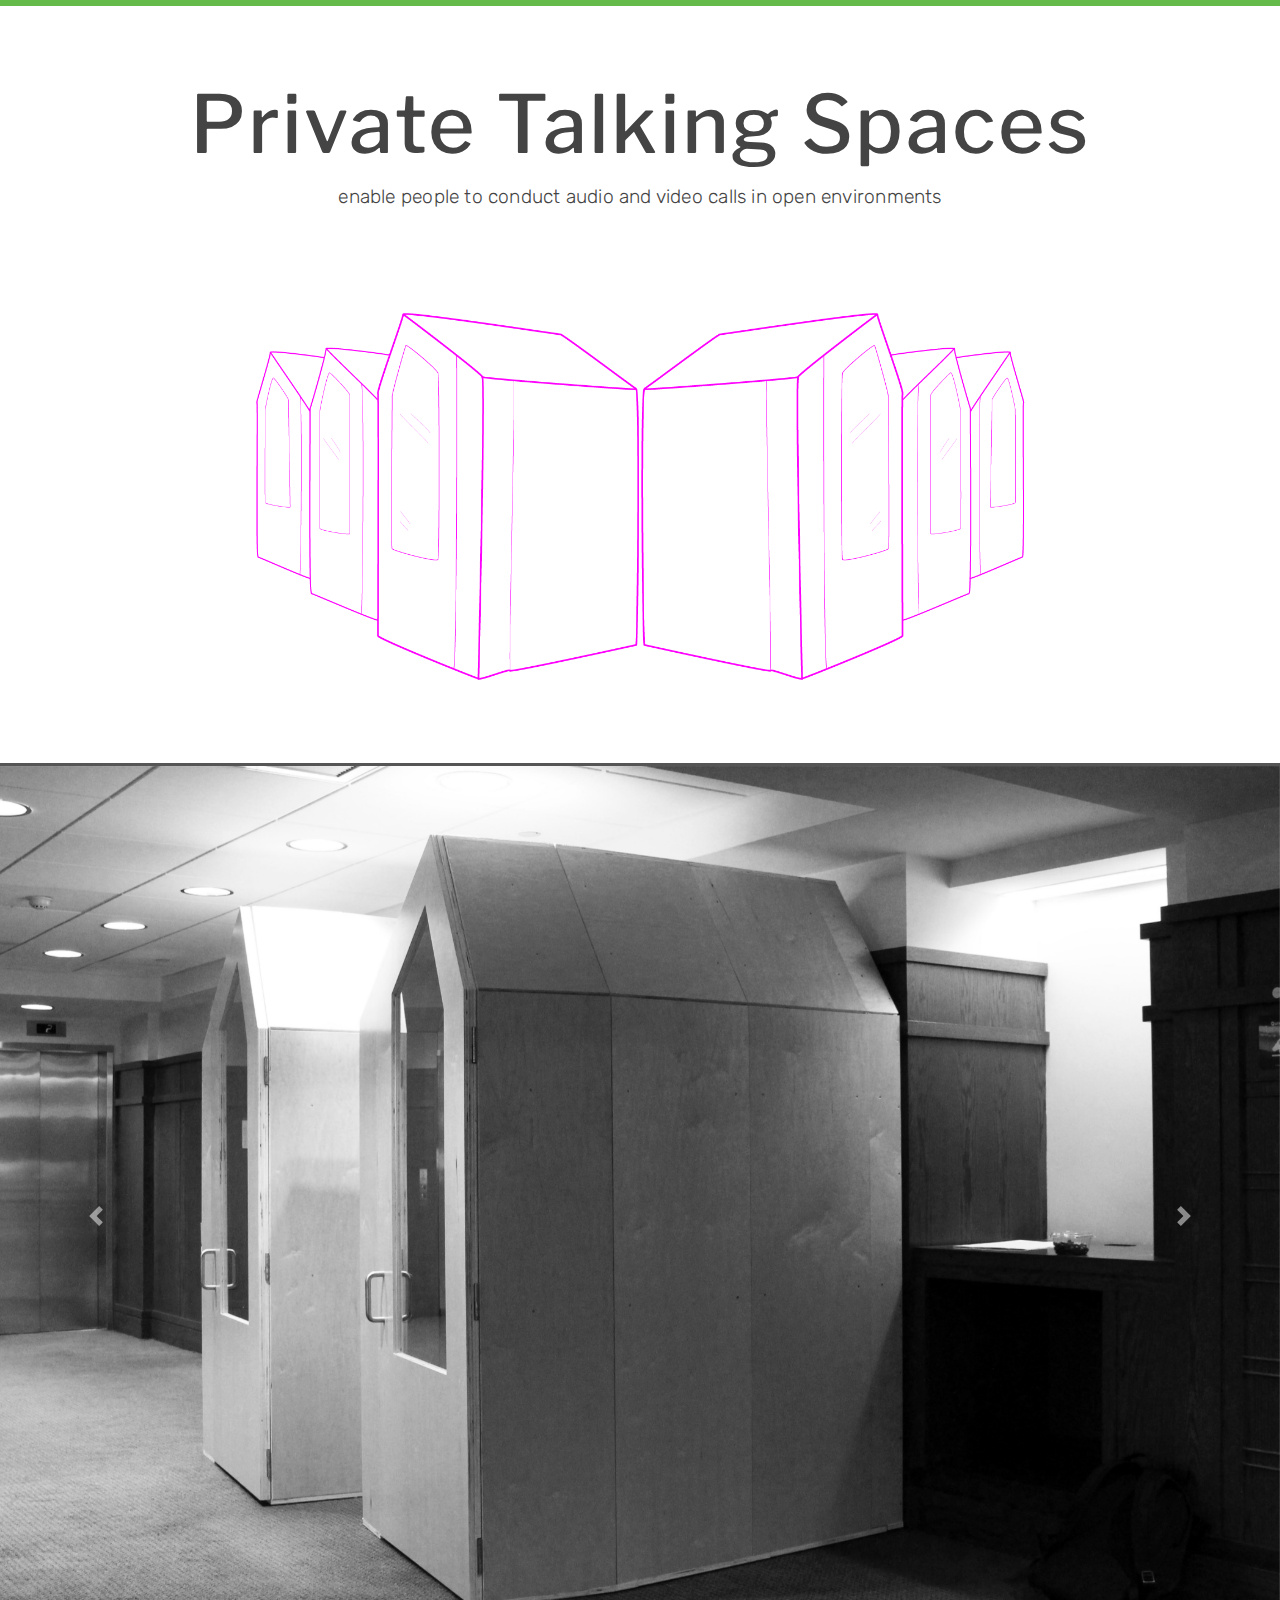
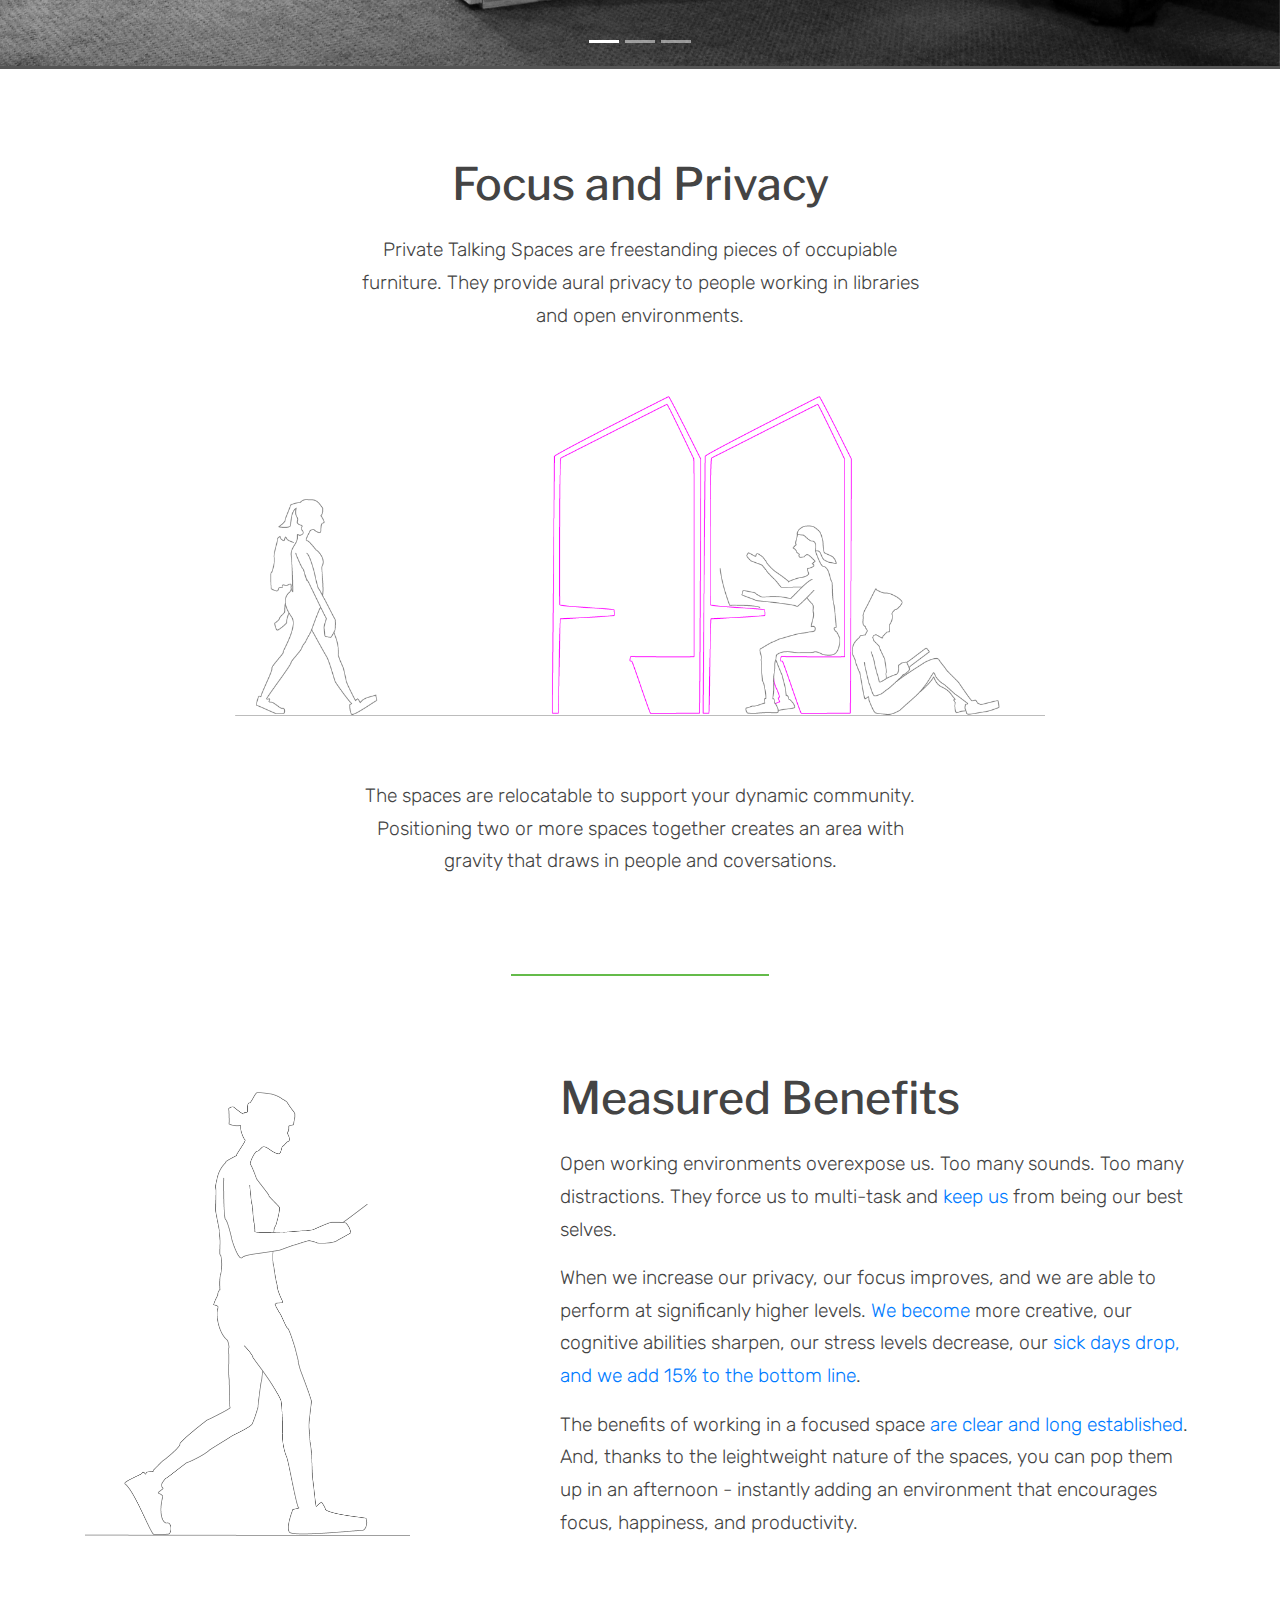
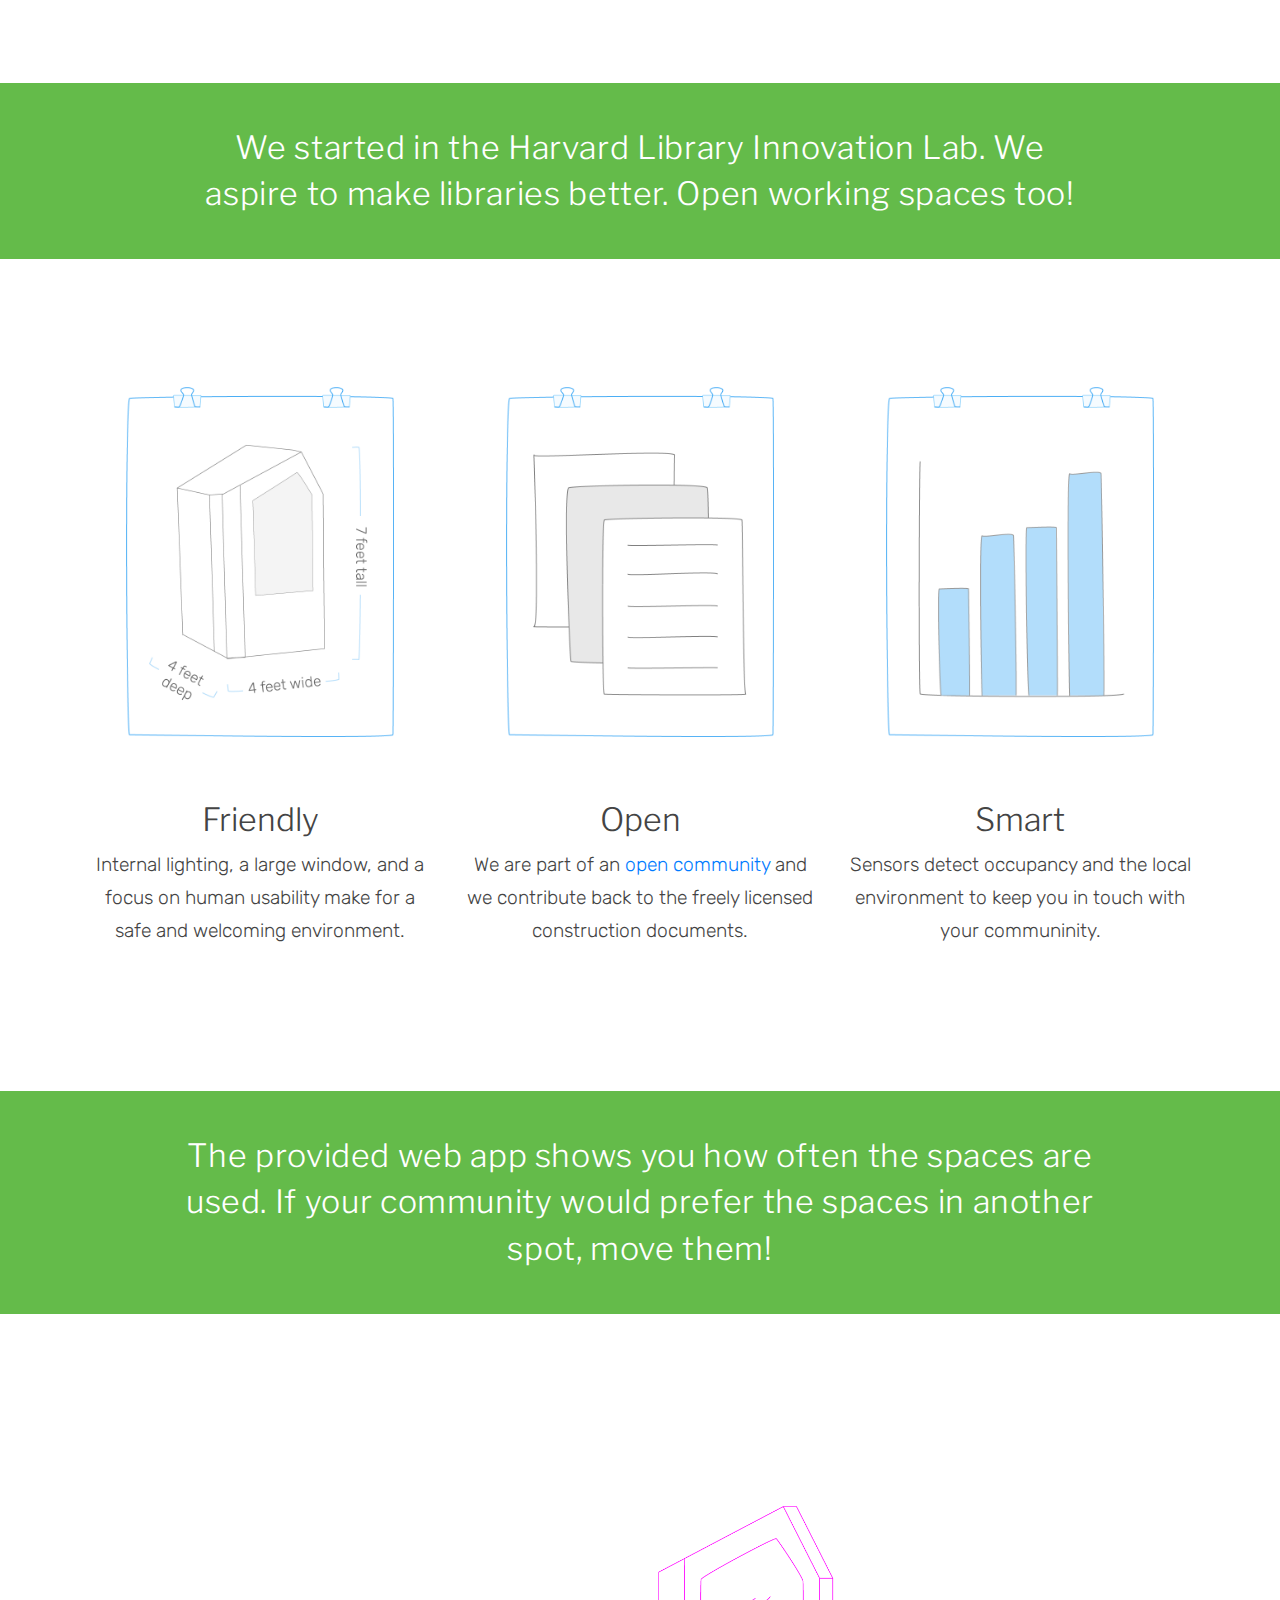
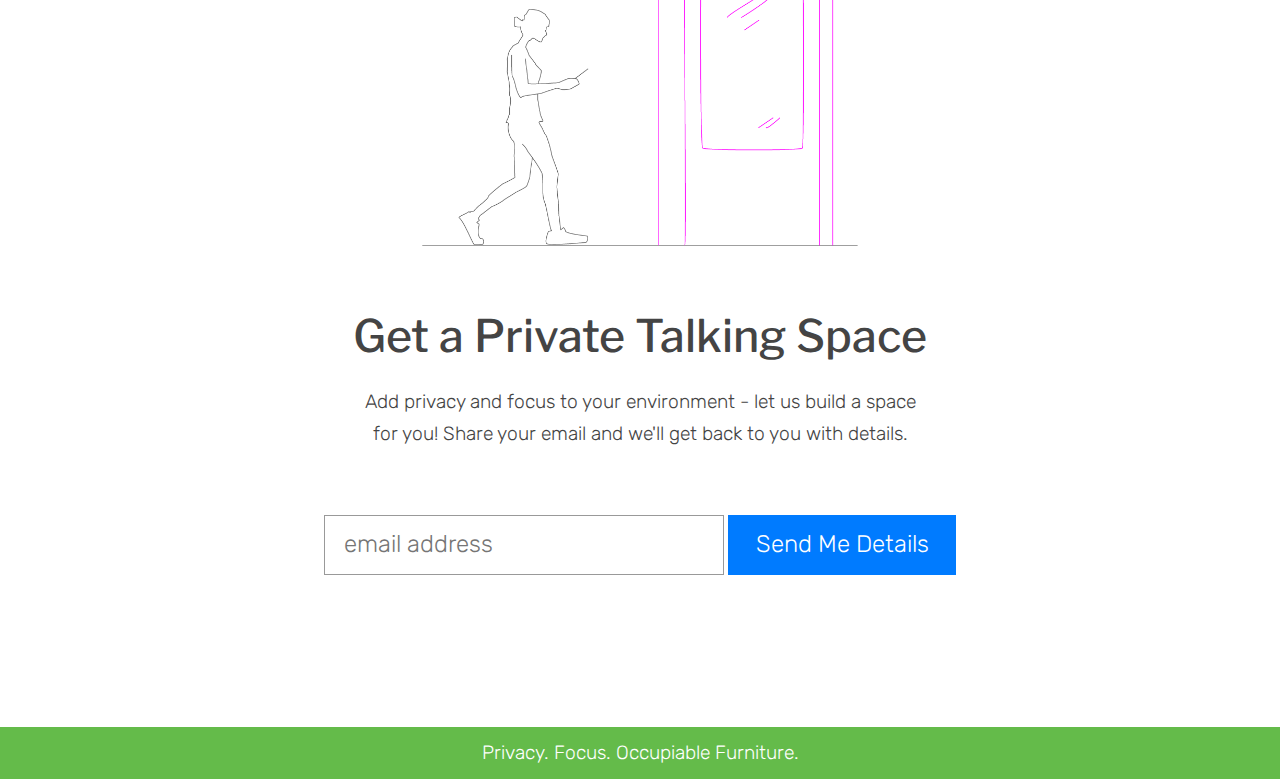
==== index.html @ 1c7aee63 "Merge remote-tracking branch 'pioneer-site/master' into pioneer-site" ====
<!doctype html>
<html lang="en">

<head>
  <meta charset="utf-8">
  <meta name="viewport" content="width=device-width, initial-scale=1, shrink-to-fit=no">
  <meta name="description" content="">
  <meta name="author" content="">
  <link rel="icon" href="img/favicon.ico">

  <title>Private Talking Spaces</title>

  <link href="https://fonts.googleapis.com/css?family=Libre+Franklin:300,500" rel="stylesheet">
  <link href="https://fonts.googleapis.com/css?family=Rubik:300,400" rel="stylesheet">

  <link href="css/bootstrap-reboot.css" rel="stylesheet">
  <link href="css/bootstrap-grid.css" rel="stylesheet">
  <link href="css/bootstrap.css" rel="stylesheet">
  <link href="css/full-slider.css" rel="stylesheet">
  <link href="css/main.css" rel="stylesheet">
</head>

<body>
  <div class="color-wrapper">
    <div class="container header">
      <div class="row">
        <div class="col-12 ">
          <h1>Private Talking Spaces</h1>
          <p>enable people to conduct audio and video calls in open environments</p>
          <img src="img/flank.png" class="img-fluid">
        </div>
      </div> <!-- /row -->
    </div> <!-- /container -->

    <div id="carouselIndicators" class="carousel slide" data-ride="carousel">
      <ol class="carousel-indicators">
        <li data-target="#carouselIndicators" data-slide-to="0" class="active"></li>
        <li data-target="#carouselIndicators" data-slide-to="1"></li>
        <li data-target="#carouselIndicators" data-slide-to="2"></li>
      </ol>
      <div class="carousel-inner" role="listbox">
        <div class="carousel-item active" style="background-image: url('img/ptsl.jpg')">
          <div class="carousel-caption d-none d-md-block">
          </div>
        </div>
        <div class="carousel-item" style="background-image: url('img/ptsl2.jpg')">
          <div class="carousel-caption d-none d-md-block">
          </div>
        </div>
        <div class="carousel-item" style="background-image: url('img/ptsl3.jpg')">
          <div class="carousel-caption d-none d-md-block">
          </div>
        </div>
        <a class="carousel-control-prev" href="#carouselIndicators" role="button" data-slide="prev">
       <span class="carousel-control-prev-icon" aria-hidden="true"></span>
       <span class="sr-only">Previous</span>
      </a>
        <a class="carousel-control-next" href="#carouselIndicators" role="button" data-slide="next">
       <span class="carousel-control-next-icon" aria-hidden="true"></span>
       <span class="sr-only">Next</span>
      </a>
      </div>
    </div> <!-- end of carousel -->

    <div class="container focus">
      <div class="row">
        <div class="col-12">
          <h2 class="text-center">Focus and Privacy</h2>
        </div>
      </div> <!-- /row -->
      <div class="row">
        <div class="col-12">
          <p>
            Private Talking Spaces are freestanding pieces of occupiable furniture. They provide aural privacy to people working in libraries and open environments.
          </p>
          <img src="img/scene.png" class="img-fluid">
          <p>
            The spaces are relocatable to support your dynamic community. Positioning two or more spaces together creates an area with gravity that draws in people and coversations.
          </p>
        </div>
      </div> <!-- /row -->
    </div> <!-- /container -->

    <hr>

    <div class="container why">
      <div class="row align-items-center">
        <div class="col-md-5">
          <img src="img/walker.png" class="img-fluid">
        </div>
        <div class="col-md-7">
          <h2>Measured Benefits</h2>
          <p>
            Open working environments overexpose us. Too many sounds. Too many distractions. They force us to multi-task and <a href="https://www.inc.com/geoffrey-james/why-your-company-will-benefit-from-getting-rid-of-open-office-spaces-first-90.html" target="_blank">keep us</a> from being our best selves.
          </p>
          <p>
            When we increase our privacy, our focus improves, and we are able to perform at significanly higher levels. <a href="https://www.newyorker.com/business/currency/the-open-office-trap" target="_blank">We become</a> more creative, our cognitive abilities sharpen, our stress levels decrease, our <a href="http://www.bbc.com/capital/story/20170105-open-offices-are-damaging-our-memories" target="_blank">sick days drop, and we add 15% to the bottom line</a>.
          </p>
          <p>
            The benefits of working in a focused space <a href="http://amj.aom.org/content/23/1/101.short" target="_blank">are clear and long established</a>. And, thanks to the leightweight nature of the spaces, you can pop them up in an afternoon - instantly adding an environment that encourages focus, happiness, and productivity.
          </p>
        </div>
      </div> <!-- /row -->
    </div> <!-- /container -->

    <div class="fluid-container zebra">
      <div class="container">
        <div class="row">
          <div class="col-12">
            <h2 class="text-break">We started in the Harvard Library Innovation Lab. We aspire to make libraries better. Open working spaces too!</h2>
          </div>
        </div> <!-- /row -->
      </div> <!-- /container -->
    </div> <!-- /fluid-container -->

      <div class="container">
      <div class="row features">
        <div class="col-md-4">
          <img src="img/hanging-dimensions.png" class="img-fluid">
          <h2>Friendly</h2>
          <p>
            Internal lighting, a large window, and a focus on human usability make for a safe and welcoming environment.
          </p>
        </div>

        <div class="col-md-4">
          <img src="img/hanging-docs.png" class="img-fluid">
          <h2>Open</h2>
          <p>
            We are part of an <a href="open.html" target="_blank">open community</a> and we contribute back to the freely licensed construction documents.
          </p>
        </div>
        <div class="col-md-4">
          <img src="img/hanging-chart.png" class="img-fluid">
          <h2>Smart</h2>
          <p>
            Sensors detect occupancy and the local environment to keep you in touch with your communinity.
          </p>
        </div>
      </div> <!-- /row -->
    </div> <!-- /container -->

    <div class="fluid-container zebra">
      <div class="container">
        <div class="row">
          <div class="col-12">
            <h2 class="text-break">The provided web app shows you how often the spaces are used. If your community would prefer the spaces in another spot, move them!</h2>
          </div>
        </div> <!-- /row -->
      </div> <!-- /container -->
    </div> <!-- /fluid-container -->

    <div class="container get">
      <div class="row">
        <div class="col-12">
          <img src="img/walking-booth.png" class="img-fluid">
          <h2>Get a Private Talking Space</h2>
          <p>
            Add privacy and focus to your environment - let us build a space for you! Share your email and we'll get back to you with details.
          </p>
          <p>
          </p>
        </div> <!-- column -->
      </div> <!-- /row -->

      <!-- Begin MailChimp Signup Form -->
      <form action="https://privatetalking.us17.list-manage.com/subscribe/post?u=037bf33b8ee5f749206ed5818&amp;id=a367244393" method="post" id="mc-embedded-subscribe-form" name="mc-embedded-subscribe-form" class="validate" target="_blank" novalidate>
        <div class="form-row align-items-center">
          <div class="col-auto">
            <input type="email" value="" name="EMAIL" class="email" id="mce-EMAIL" placeholder="email address" required>
            <!-- real people should not fill this in and expect good things - do not remove this or risk form bot signups-->
            <div style="position: absolute; left: -5000px;" aria-hidden="true"><input type="text" name="b_037bf33b8ee5f749206ed5818_a367244393" tabindex="-1" value=""></div>
            <input type="submit" value="Send Me Details" name="subscribe" id="mc-embedded-subscribe" class="button">
          </div>
        </div>
      </form>
    </div> <!-- /container -->



    <footer class="fluid-container">
      <p>Privacy. Focus. Occupiable Furniture.</p>
    </footer>
  </div> <!-- /color-wrapper -->

  <script src="js/jquery-3.2.1.min.js"></script>
  <script src="js/bootstrap.bundle.min.js"></script>

</body>

</html>
---- css/full-slider.css ----
/*!
 * Start Bootstrap - Full Slider (https://startbootstrap.com/template-overviews/full-slider)
 * Copyright 2013-2017 Start Bootstrap
 * Licensed under MIT (https://github.com/BlackrockDigital/startbootstrap-full-slider/blob/master/LICENSE)
 */

.carousel-item {
  height: 100vh;
  min-height: 300px;
  background: no-repeat center center scroll;
  -webkit-background-size: cover;
  -moz-background-size: cover;
  -o-background-size: cover;
  background-size: cover;
}
---- css/main.css ----
body {
  background-color: #64bb4a;
  text-align: center;
  color: #444;
}

.color-wrapper {
  background-color: #fff;
}

p {
  font-size: 1.2em;
  font-family: 'Rubik', sans-serif;
  font-weight: 300;
  line-height: 1.7em;
}

.header h1 {
  padding-top: .88em;
  font-size: 5em;
  font-family: 'Libre Franklin', sans-serif;
  font-weight: 500;
  letter-spacing: .027em;
}

.header p {
    margin-top: 0;
    letter-spacing: .011em;
    max-width: 100%;
}

.header img {
  max-width: 70%;
  padding: 5em 0;
  margin: auto;
  display: block;
}

.header {
  margin-top: .4em;
}

h2 {
  font-size: 2.8em;
  font-family: 'Libre Franklin', sans-serif;
  font-weight: 500;
  margin-bottom: .5em;
}

.carousel-inner {
  border-bottom: .2em solid #555;
  border-top: .2em solid #555;
}

.focus img {
  max-height: 20em;
  margin: 4em 0;
}

.focus h2 {
  margin-top: 2em;
}

.focus p, .get p {
  display: block;
  max-width: 52%;
  margin:auto auto;
}

hr {
  width: 16em;
  margin: 6em auto;
  border: 1px solid #64bb4a;
}

.why, .with-you {
  text-align: left;
}

.why img {
  max-height: 444px;
}

.zebra {
  background: #64bb4a;
  color: #fff;
  margin: 8em 0;
}

.zebra h2 {
  max-width: 82%;
  text-align: center;
  display: inline-block;
  font-size: 2em;
  margin: 1.3em 0;
  line-height: 1.45em;
  font-weight: 300;
  letter-spacing: .02em;
}

.features img {
  max-height: 350px;
  margin: 0 auto;
  display: block;
}

.features h2 {
  font-size: 2em;
  font-weight: 300;
  margin: 2em 0 .3em 0;
}

.get img {
  max-height: 340px;
  margin: 4em 0;
}

form  {
  display: inline-block;
  margin: 4em auto 2em auto;
}

form input {
  line-height: 2.4em;
  font-size: 1.5em;
  font-family: 'Rubik', sans-serif;
  font-weight: 300;
}

#mce-EMAIL {
  width: 400px;
  padding: 0 .8em;
  border: 1px solid #999;
}

#mc-embedded-subscribe {
  background: #007bff;
  padding: 0 1.1em;
  color: #fff;
  border: solid 1px #007bff;
  cursor: pointer;
}

footer {
  background-color: #64bb4a;
  margin-top: 120px;
  height: 48px;
}

footer p {
  margin: 10px auto;
  display: inline-block;
  color: #fff;
}
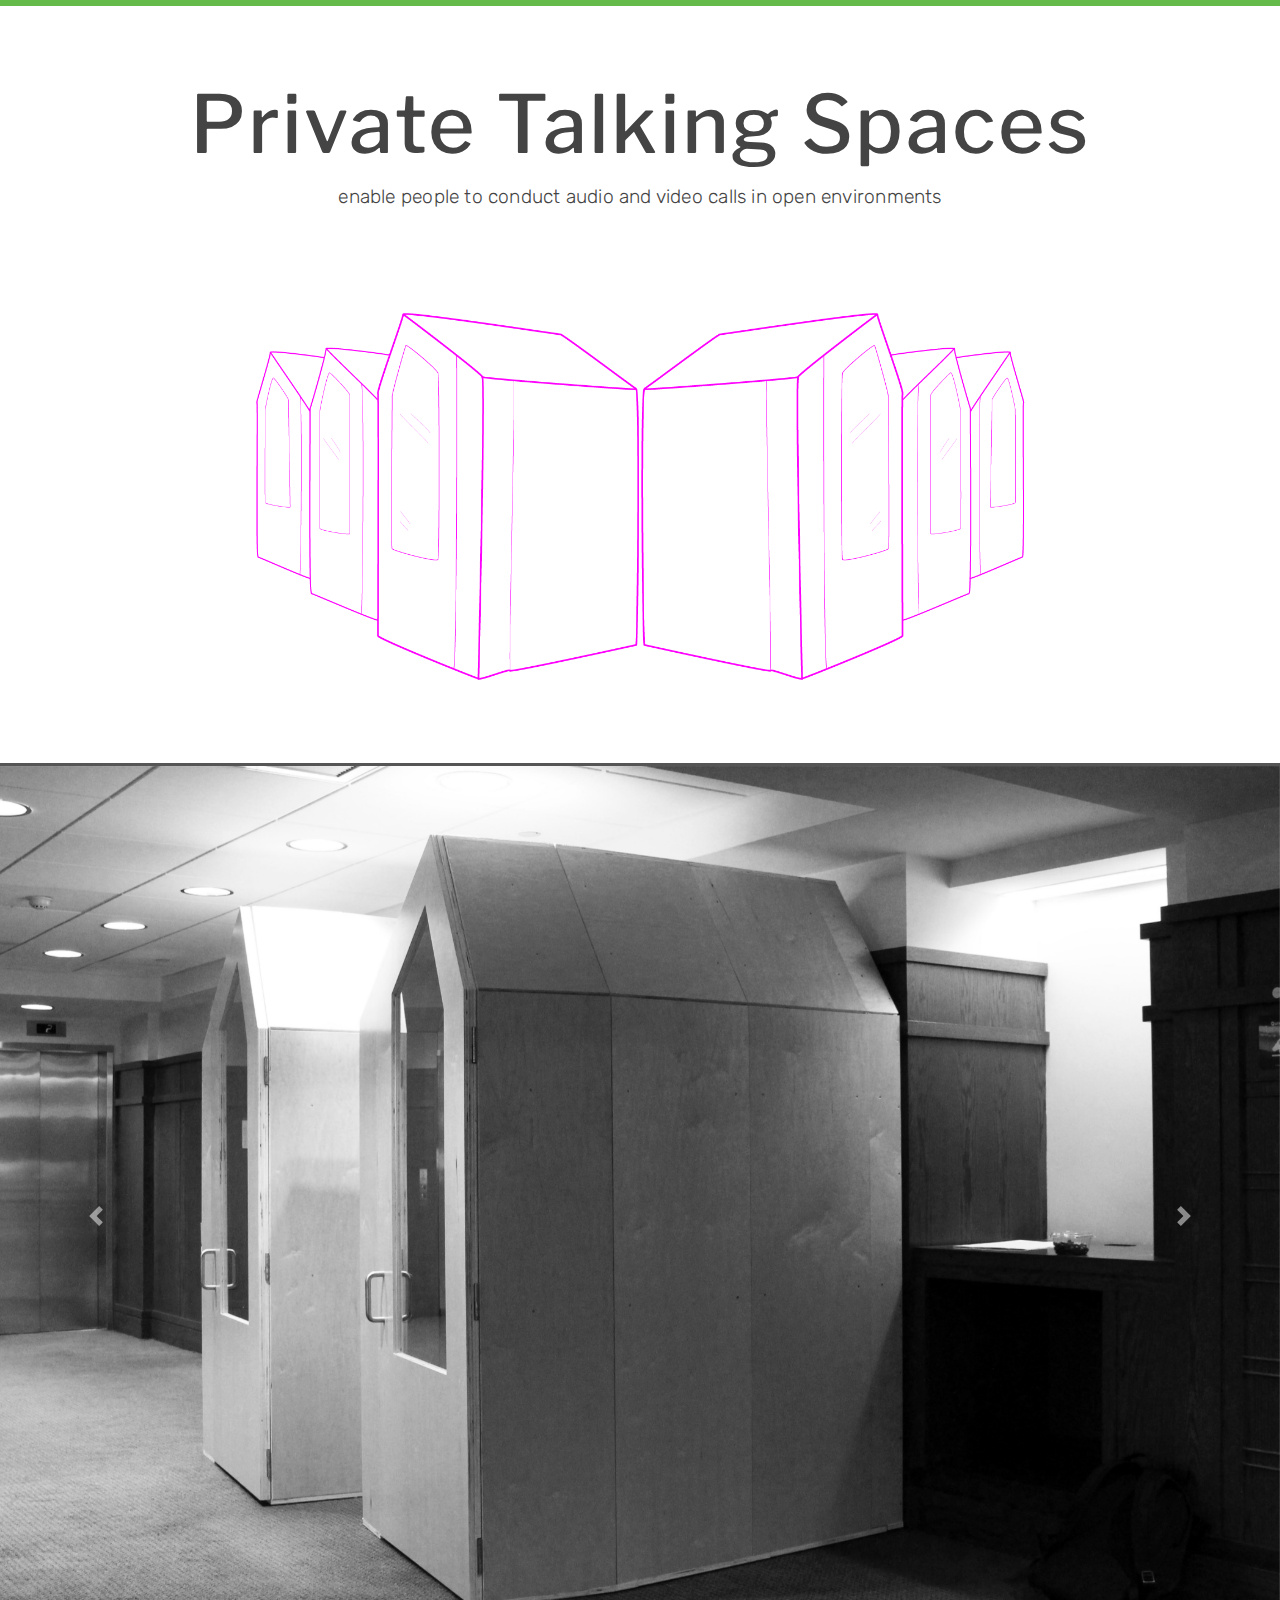
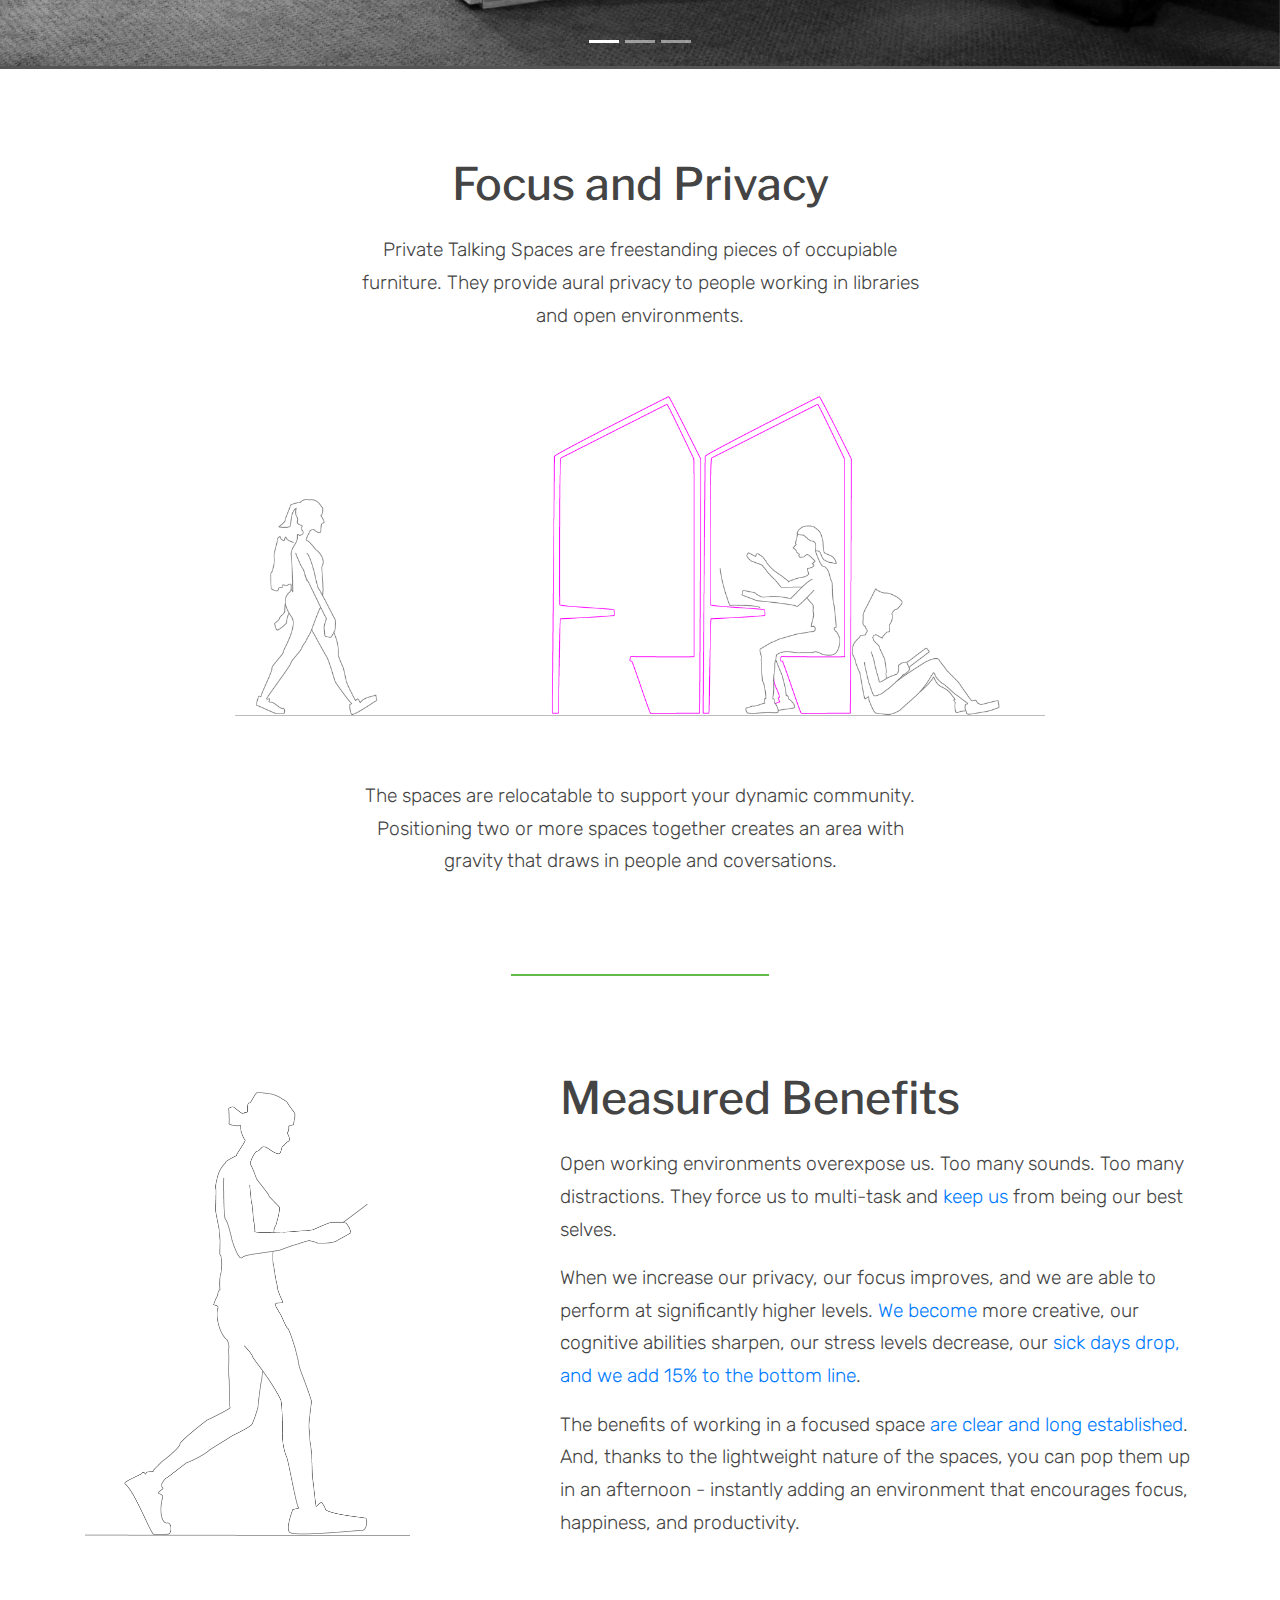
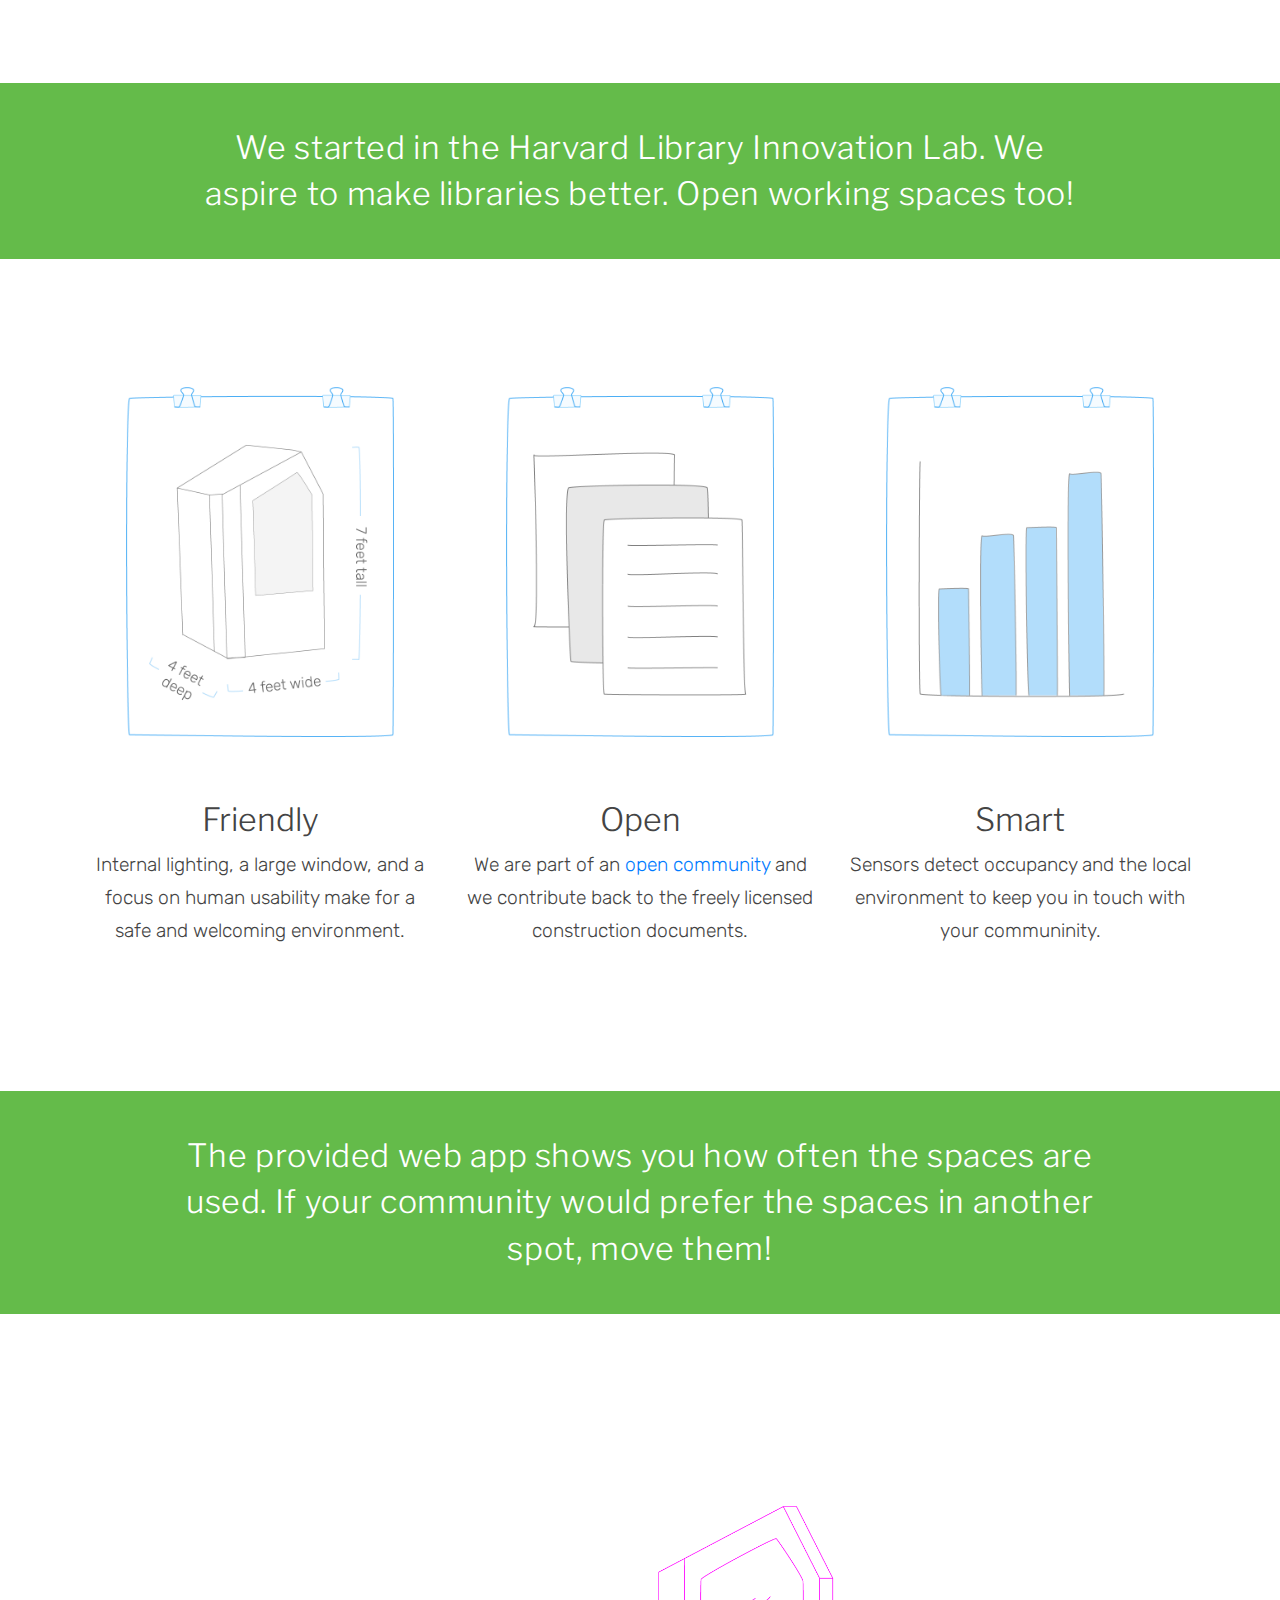
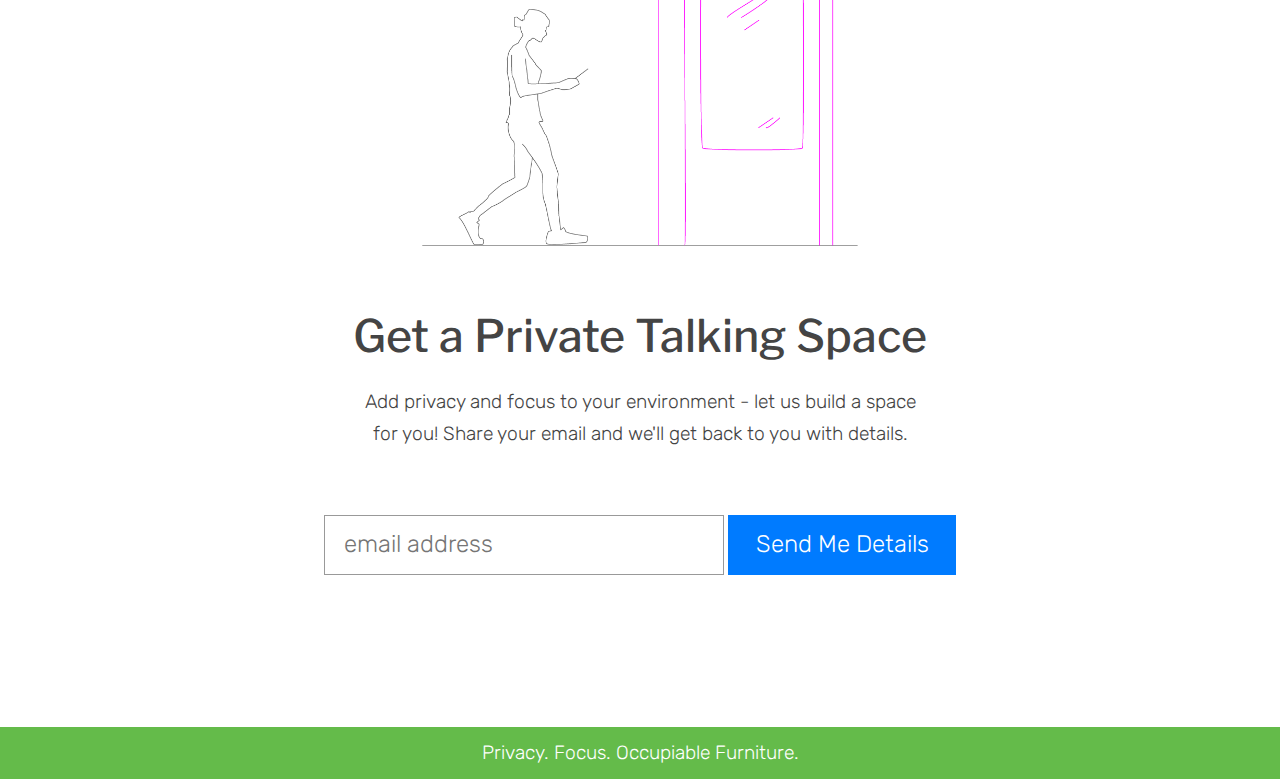
==== commit bef0861e: "a couple of spelling corrections. thanks, @bensteinberg" ====
--- a/index.html
+++ b/index.html
@@ -94,10 +94,10 @@
             Open working environments overexpose us. Too many sounds. Too many distractions. They force us to multi-task and <a href="https://www.inc.com/geoffrey-james/why-your-company-will-benefit-from-getting-rid-of-open-office-spaces-first-90.html" target="_blank">keep us</a> from being our best selves.
           </p>
           <p>
-            When we increase our privacy, our focus improves, and we are able to perform at significanly higher levels. <a href="https://www.newyorker.com/business/currency/the-open-office-trap" target="_blank">We become</a> more creative, our cognitive abilities sharpen, our stress levels decrease, our <a href="http://www.bbc.com/capital/story/20170105-open-offices-are-damaging-our-memories" target="_blank">sick days drop, and we add 15% to the bottom line</a>.
+            When we increase our privacy, our focus improves, and we are able to perform at significantly higher levels. <a href="https://www.newyorker.com/business/currency/the-open-office-trap" target="_blank">We become</a> more creative, our cognitive abilities sharpen, our stress levels decrease, our <a href="http://www.bbc.com/capital/story/20170105-open-offices-are-damaging-our-memories" target="_blank">sick days drop, and we add 15% to the bottom line</a>.
           </p>
           <p>
-            The benefits of working in a focused space <a href="http://amj.aom.org/content/23/1/101.short" target="_blank">are clear and long established</a>. And, thanks to the leightweight nature of the spaces, you can pop them up in an afternoon - instantly adding an environment that encourages focus, happiness, and productivity.
+            The benefits of working in a focused space <a href="http://amj.aom.org/content/23/1/101.short" target="_blank">are clear and long established</a>. And, thanks to the lightweight nature of the spaces, you can pop them up in an afternoon - instantly adding an environment that encourages focus, happiness, and productivity.
           </p>
         </div>
       </div> <!-- /row -->
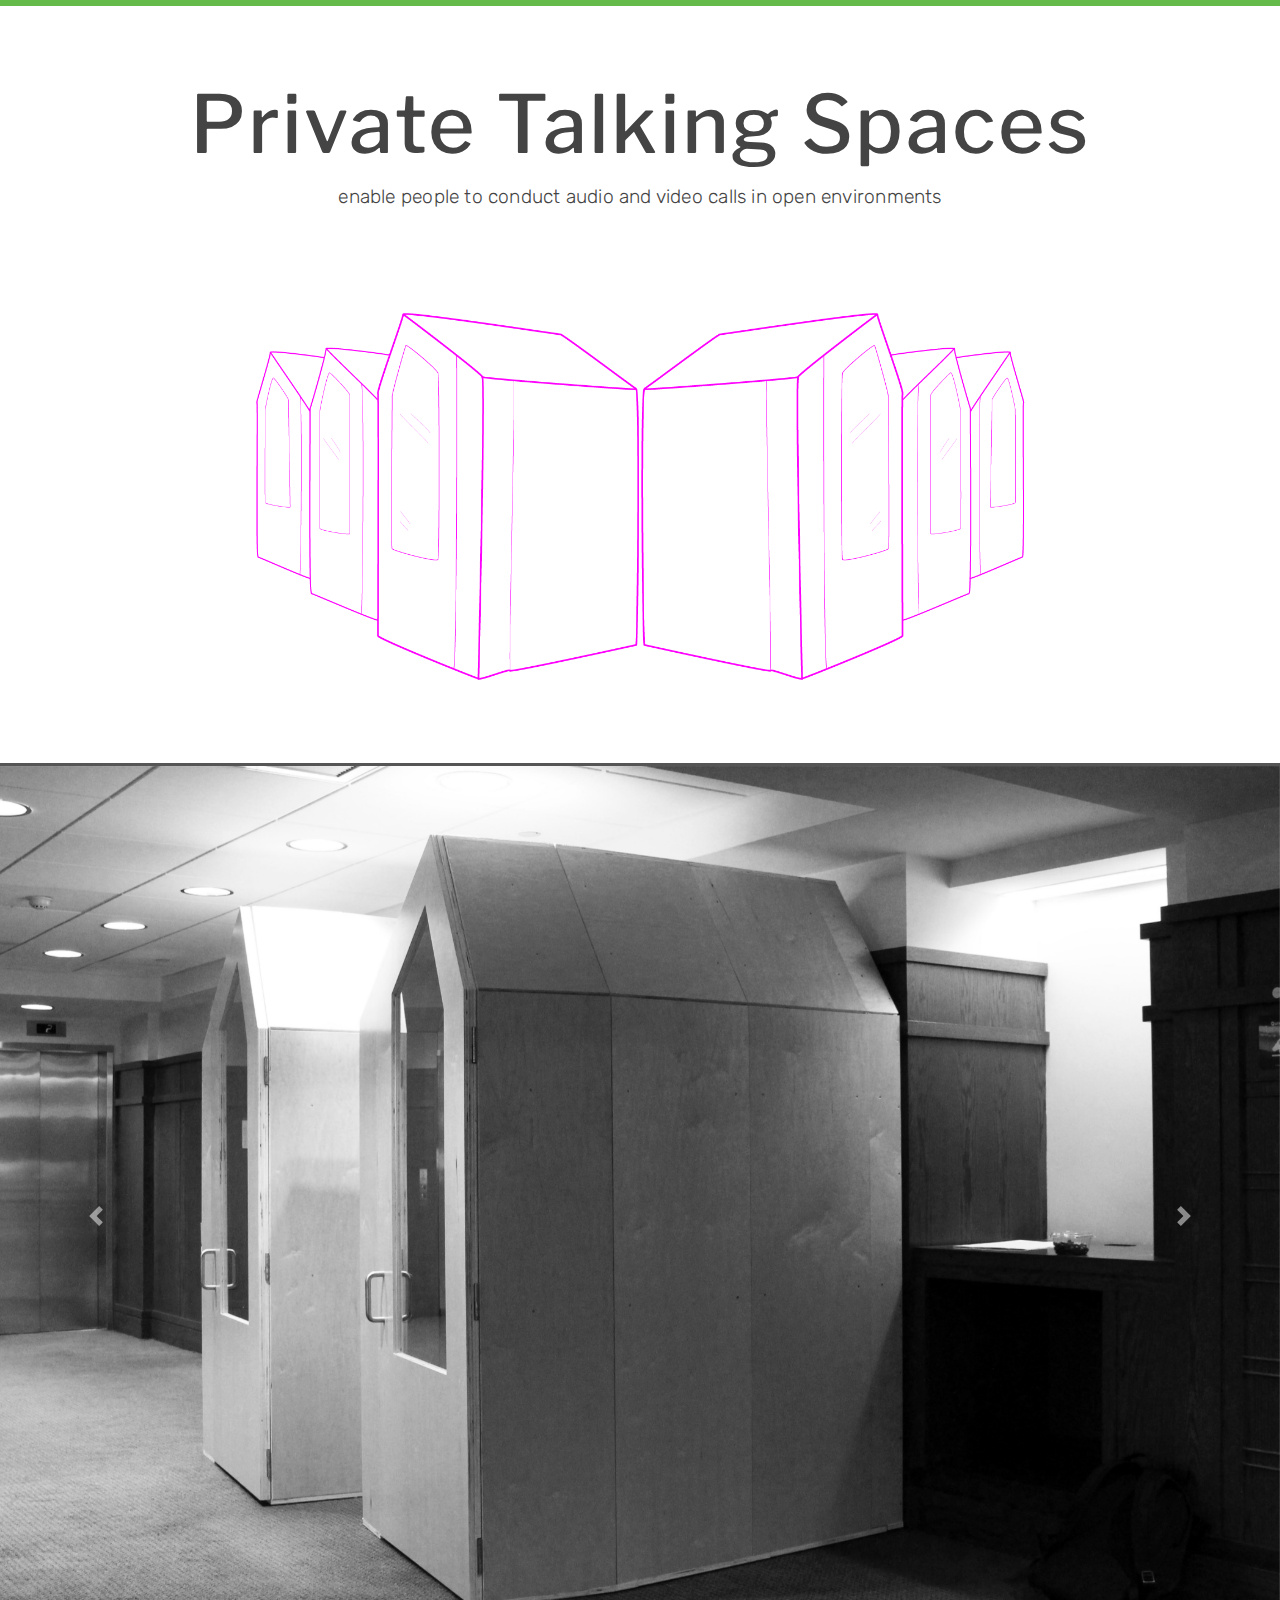
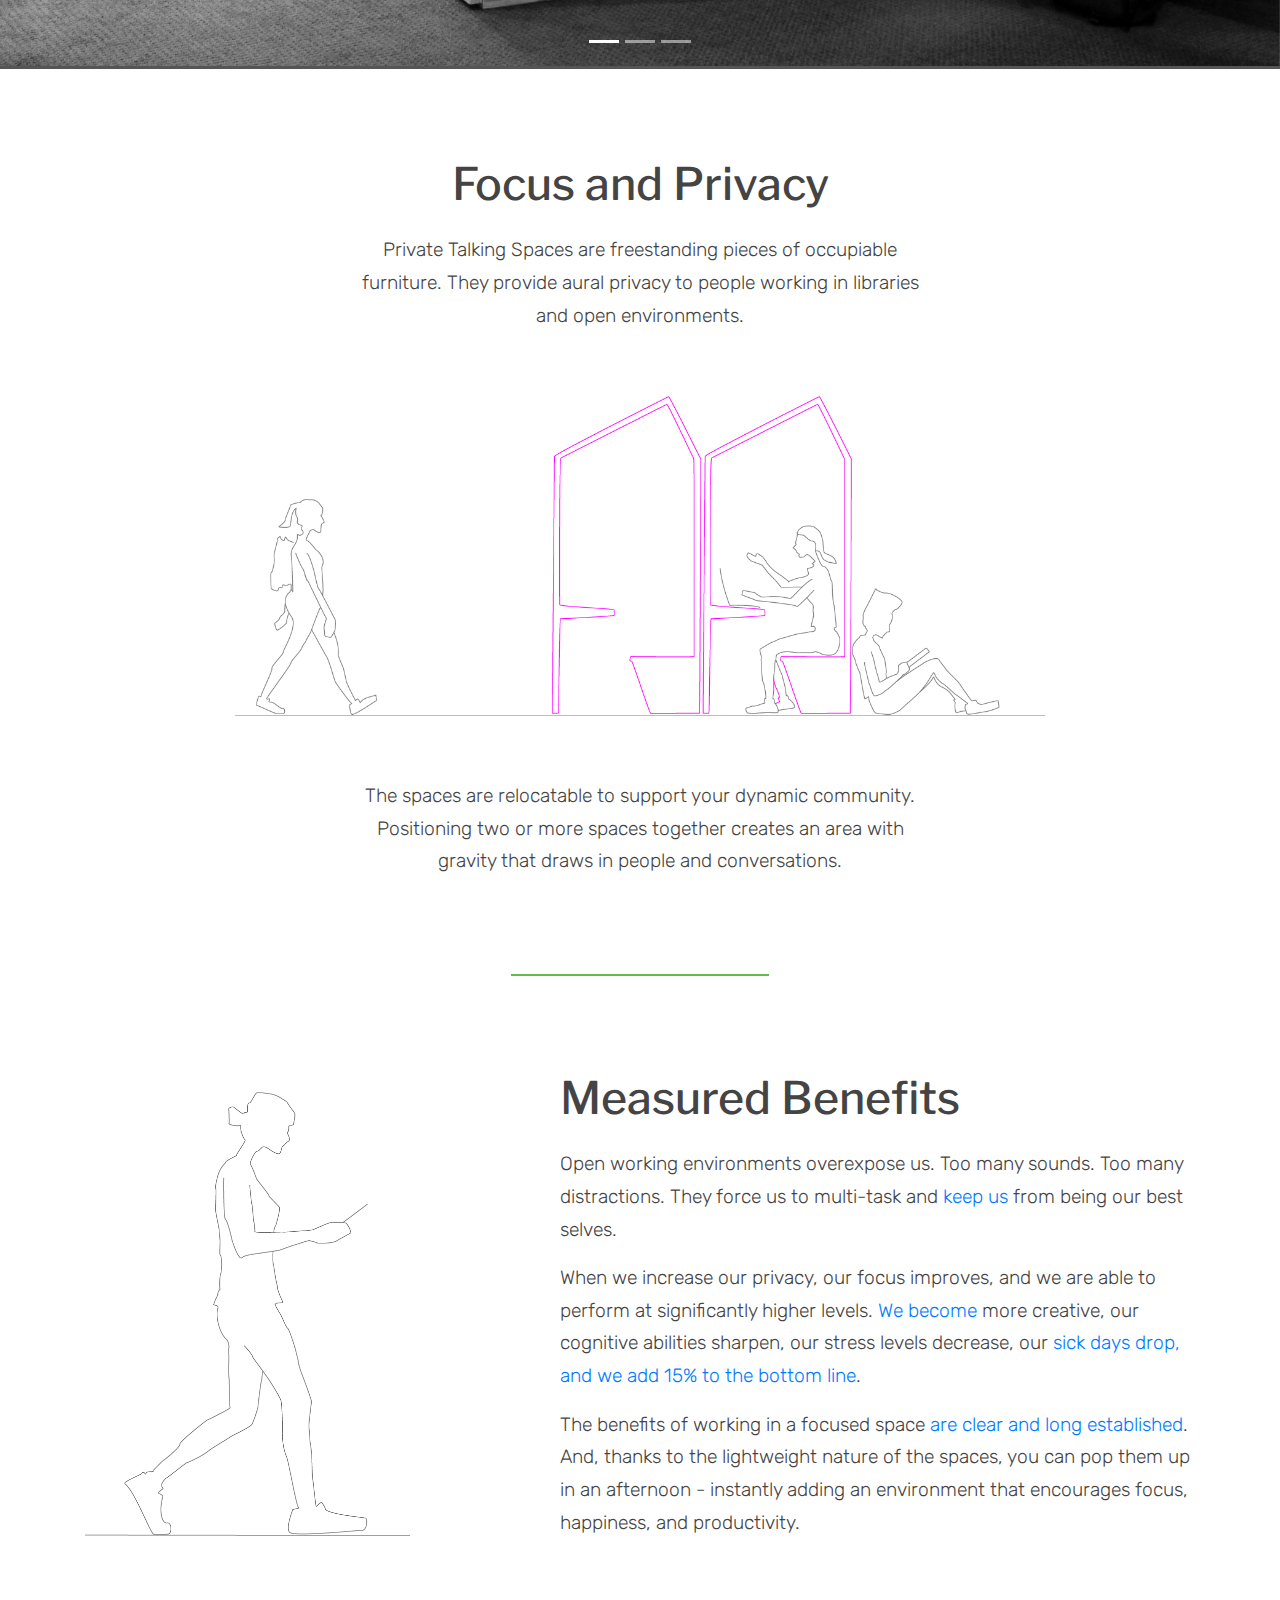
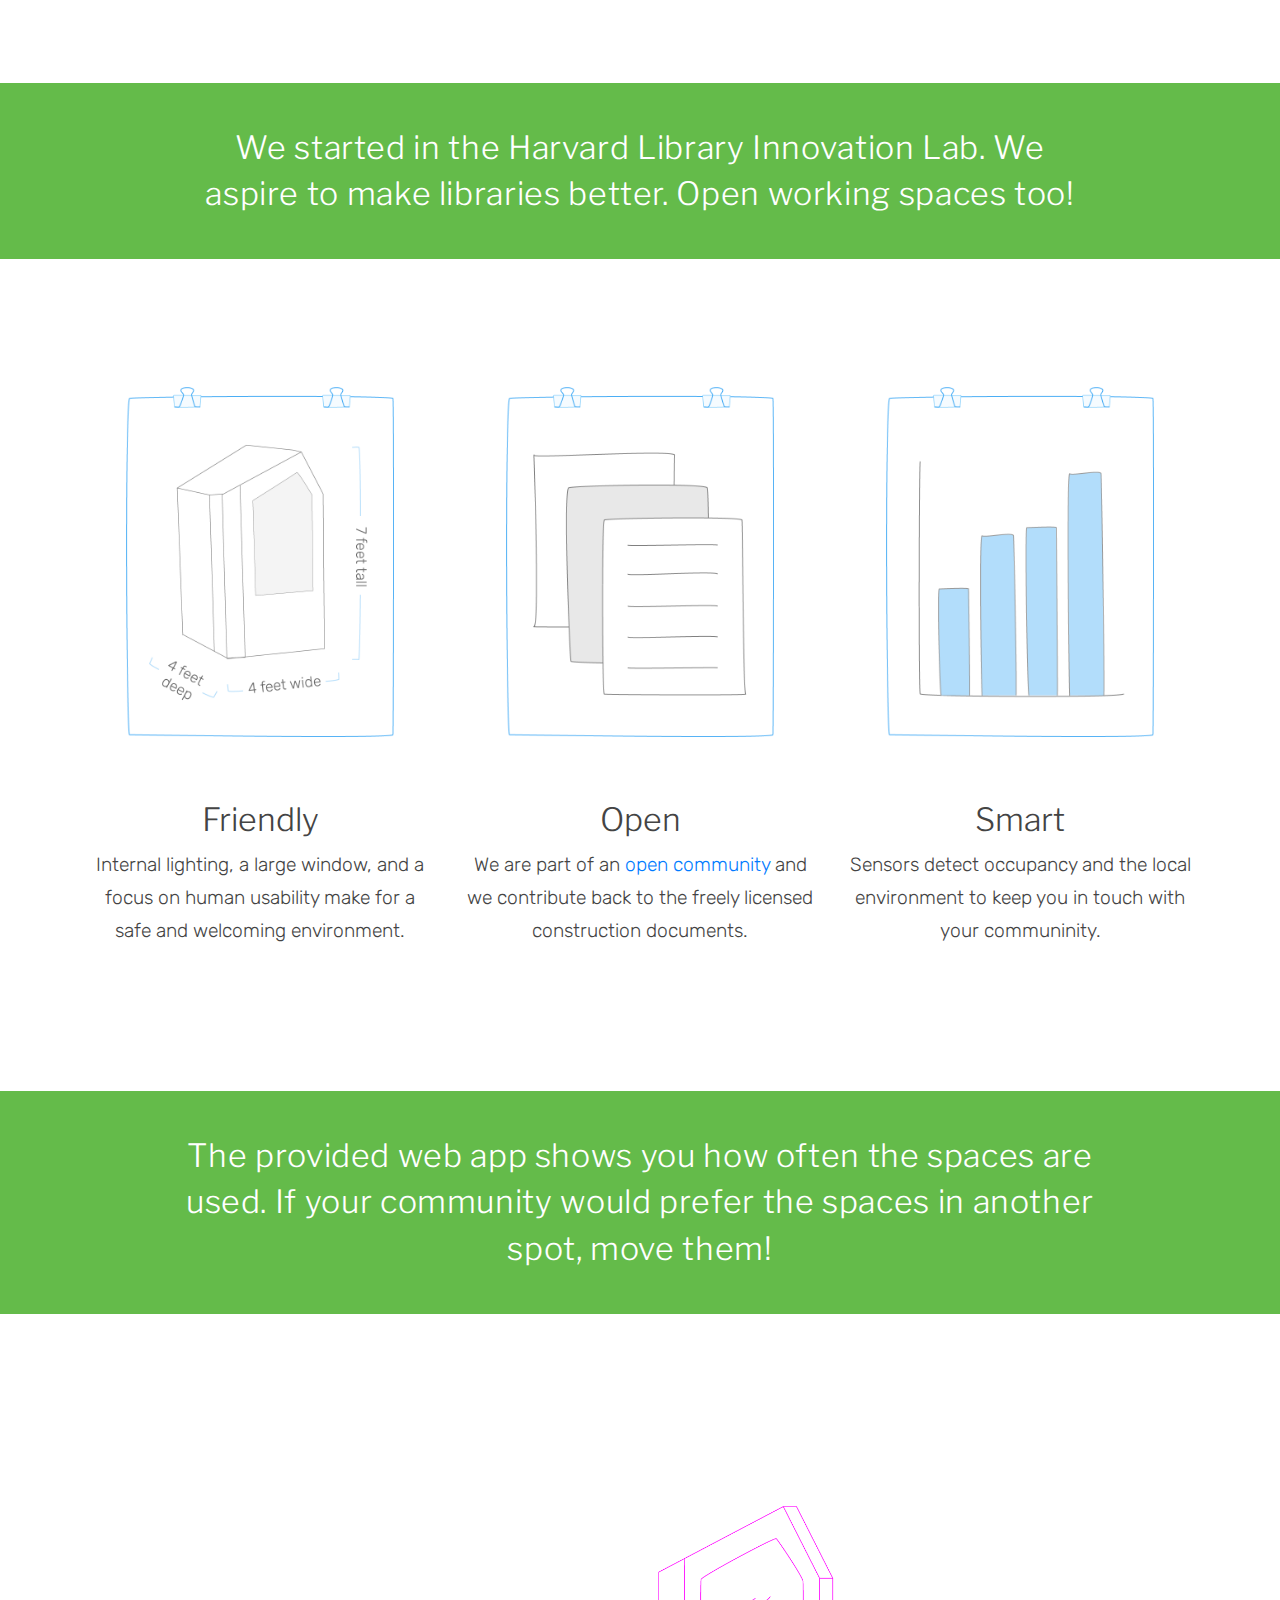
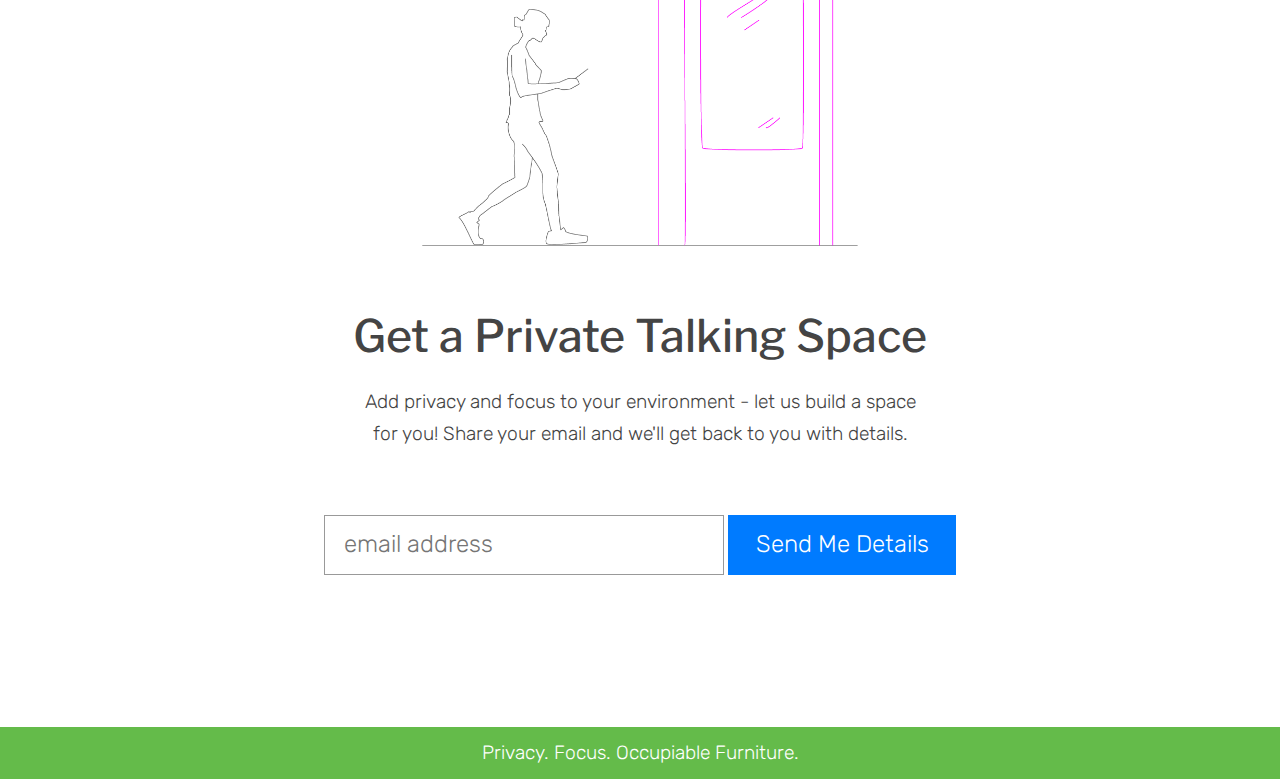
==== commit 87f274ae: "typo" ====
--- a/index.html
+++ b/index.html
@@ -75,7 +75,7 @@
           </p>
           <img src="img/scene.png" class="img-fluid">
           <p>
-            The spaces are relocatable to support your dynamic community. Positioning two or more spaces together creates an area with gravity that draws in people and coversations.
+            The spaces are relocatable to support your dynamic community. Positioning two or more spaces together creates an area with gravity that draws in people and conversations.
           </p>
         </div>
       </div> <!-- /row -->
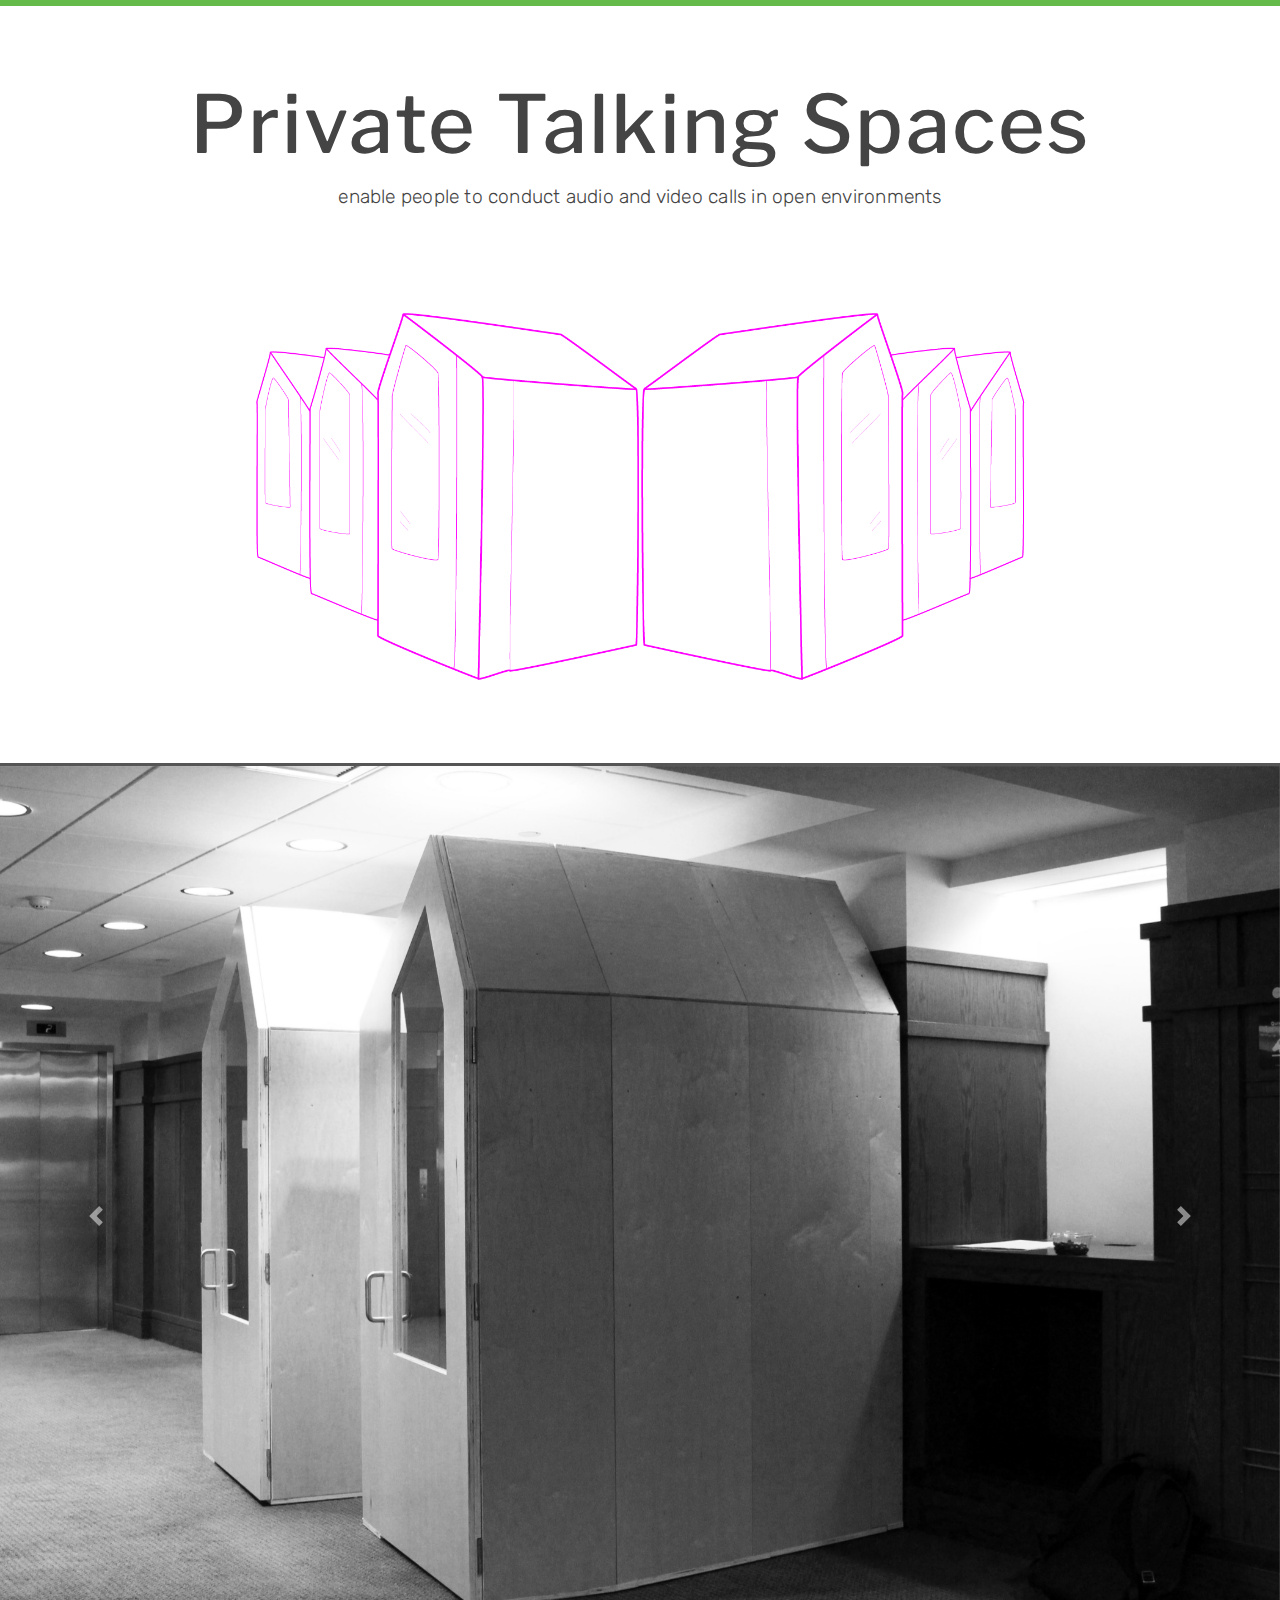
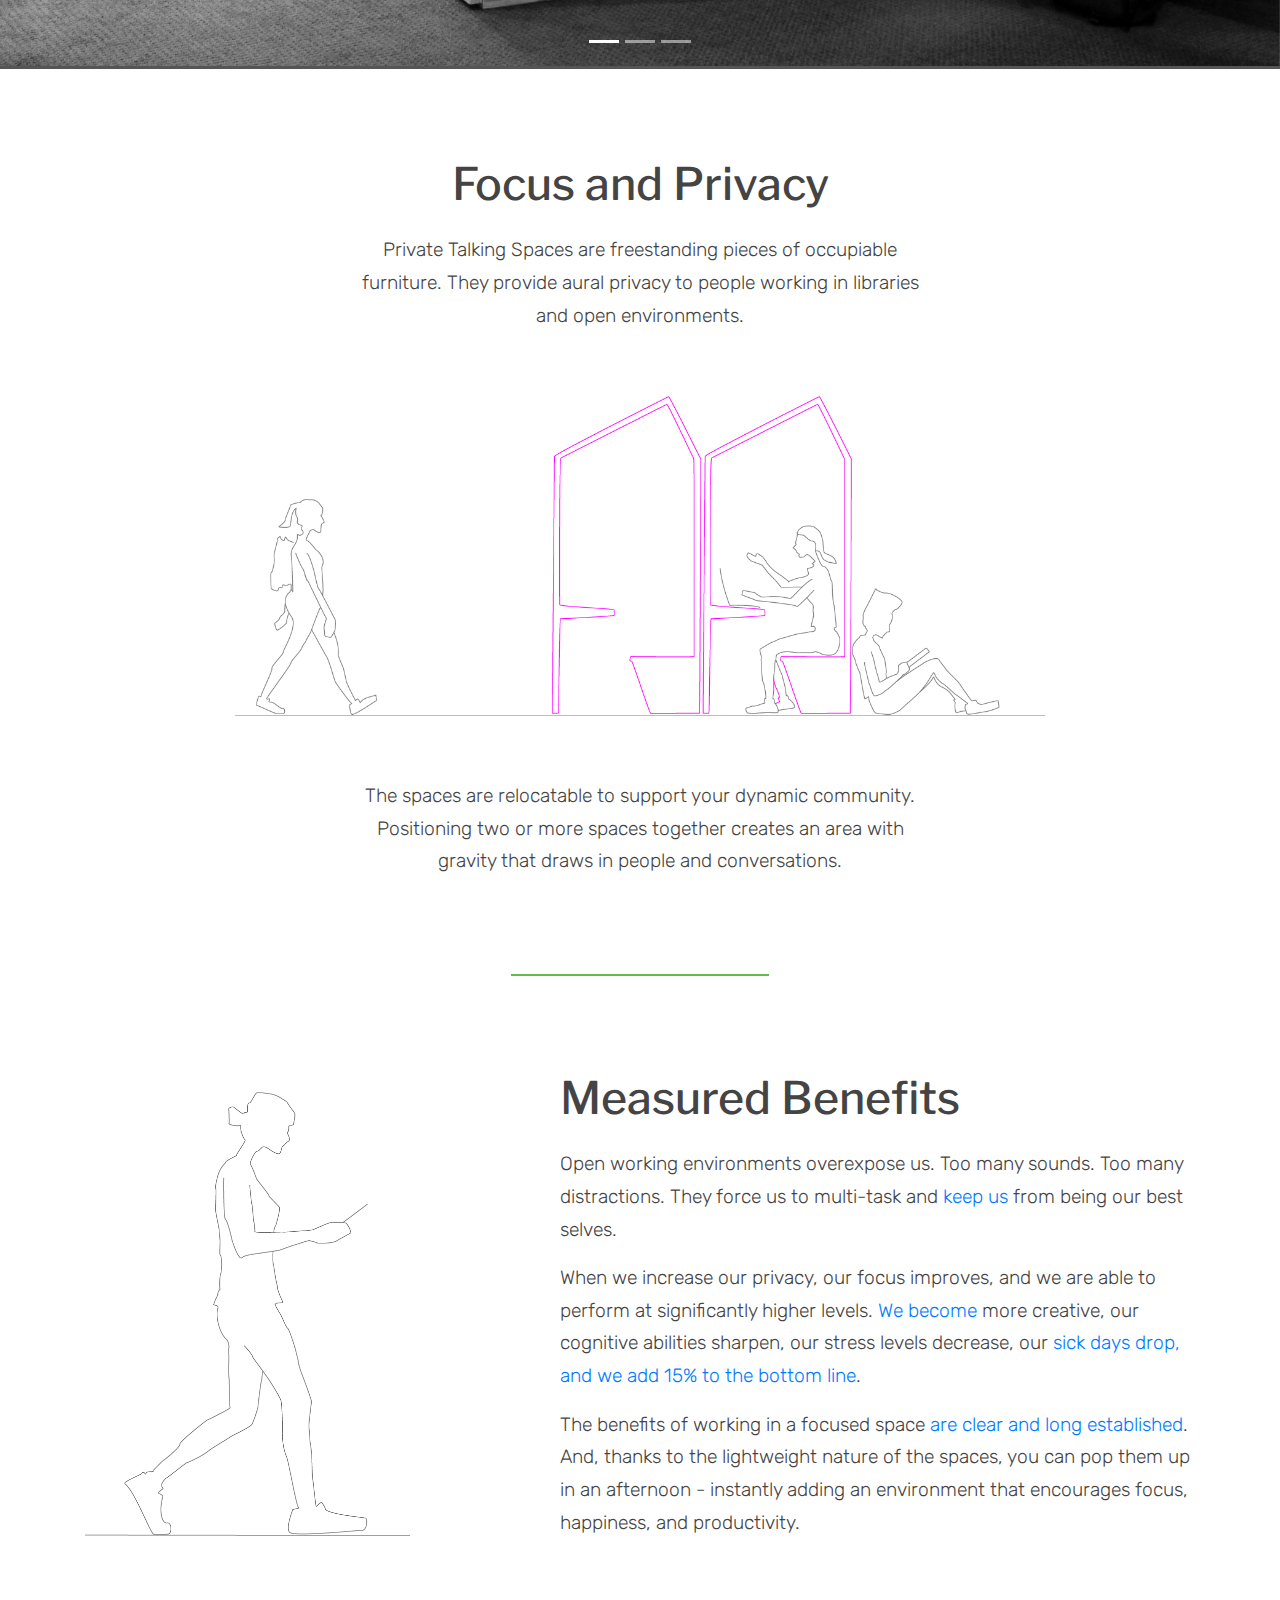
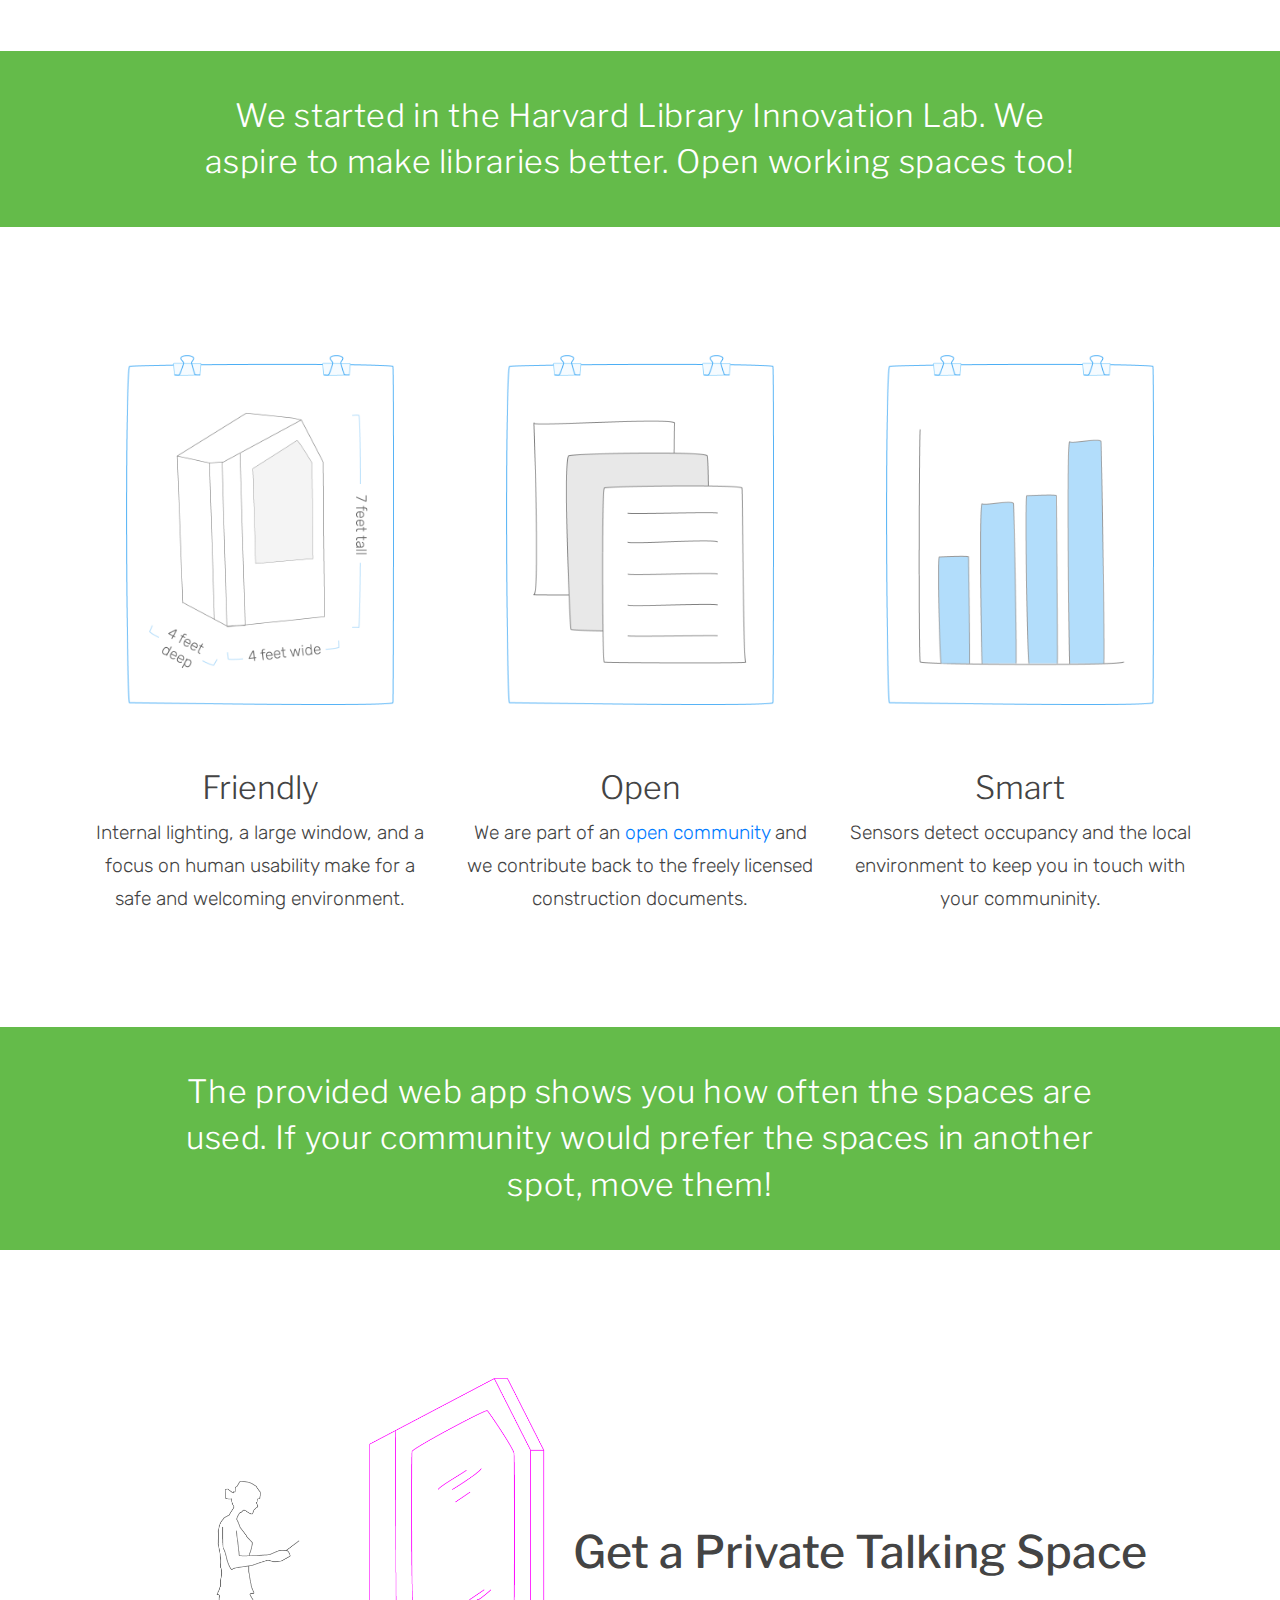
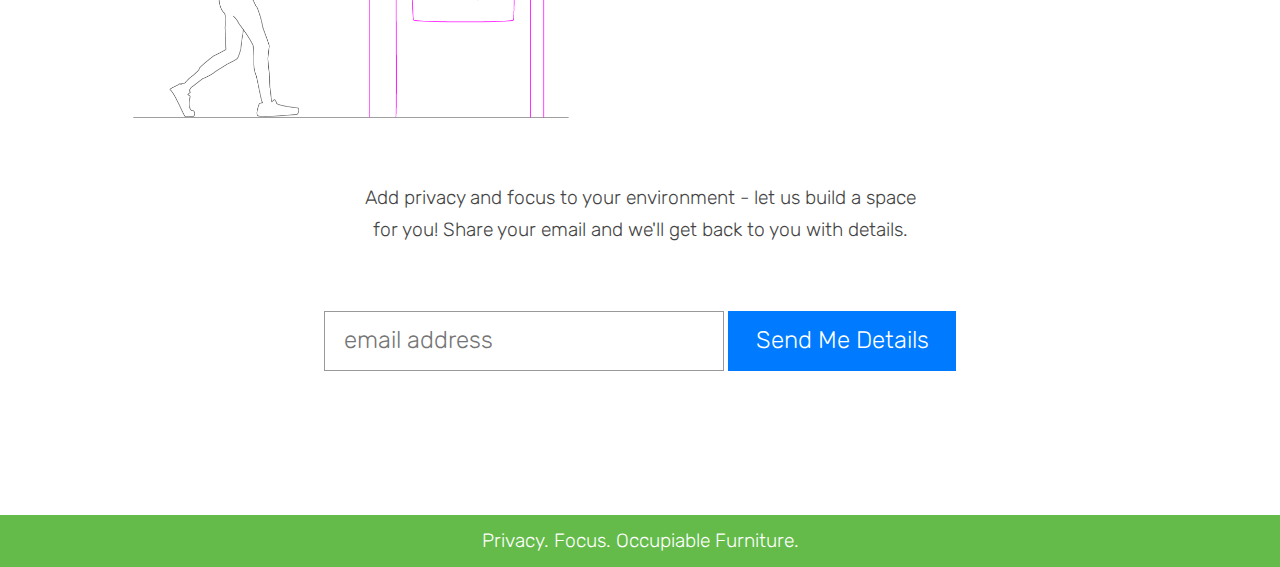
==== commit fd1dcc98: "mobile friendlier and some favicons" ====
--- a/index.html
+++ b/index.html
@@ -6,18 +6,41 @@
   <meta name="viewport" content="width=device-width, initial-scale=1, shrink-to-fit=no">
   <meta name="description" content="">
   <meta name="author" content="">
-  <link rel="icon" href="img/favicon.ico">
+
+  <meta name="msapplication-TileColor" content="#FFFFFF">
+  <meta name="msapplication-TileImage" content="img/favicon-144.png">
+  <link rel="icon" href="favicon.ico">
+  <link rel="apple-touch-icon-precomposed" href="img/favicon-152.png">
+
+  <meta property="og:title" content="European Travel Destinations">
+  <meta property="og:description" content="Offering tour packages for individuals or groups.">
+  <meta property="og:image" content="http://euro-travel-example.com/thumbnail.jpg">
+  <meta property="og:url" content="http://euro-travel-example.com/index.htm">
+  <meta name="twitter:card" content="summary_large_image">
+
+
+  <!--  Non-Essential, But Recommended -->
+
+  <meta property="og:site_name" content="European Travel, Inc.">
+  <meta name="twitter:image:alt" content="Alt text for image">
+
+
+  <!--  Non-Essential, But Required for Analytics -->
+
+  <meta property="fb:app_id" content="your_app_id" />
+  <meta name="twitter:site" content="@website-username">
 
   <title>Private Talking Spaces</title>
 
-  <link href="https://fonts.googleapis.com/css?family=Libre+Franklin:300,500" rel="stylesheet">
-  <link href="https://fonts.googleapis.com/css?family=Rubik:300,400" rel="stylesheet">
+  <link href="https://fonts.googleapis.com/css?family=Libre+Franklin:500" rel="stylesheet">
+  <link href="https://fonts.googleapis.com/css?family=Rubik:300" rel="stylesheet">
 
   <link href="css/bootstrap-reboot.css" rel="stylesheet">
   <link href="css/bootstrap-grid.css" rel="stylesheet">
   <link href="css/bootstrap.css" rel="stylesheet">
   <link href="css/full-slider.css" rel="stylesheet">
   <link href="css/main.css" rel="stylesheet">
+  <link href="css/small.css" rel="stylesheet">
 </head>
 
 <body>
@@ -65,7 +88,7 @@
     <div class="container focus">
       <div class="row">
         <div class="col-12">
-          <h2 class="text-center">Focus and Privacy</h2>
+          <h2>Focus and Privacy</h2>
         </div>
       </div> <!-- /row -->
       <div class="row">
@@ -154,21 +177,20 @@
       <div class="row">
         <div class="col-12">
           <img src="img/walking-booth.png" class="img-fluid">
-          <h2>Get a Private Talking Space</h2>
+          <h2 class="not-small">Get a Private Talking Space</h2>
+          <h2 class="small">Get a Space</h2>
           <p>
             Add privacy and focus to your environment - let us build a space for you! Share your email and we'll get back to you with details.
           </p>
           <p>
           </p>
-        </div> <!-- column -->
-      </div> <!-- /row -->
-
-      <!-- Begin MailChimp Signup Form -->
+        </div> <!-- column m-->
+      </div> <!-- /row -->
+
       <form action="https://privatetalking.us17.list-manage.com/subscribe/post?u=037bf33b8ee5f749206ed5818&amp;id=a367244393" method="post" id="mc-embedded-subscribe-form" name="mc-embedded-subscribe-form" class="validate" target="_blank" novalidate>
         <div class="form-row align-items-center">
           <div class="col-auto">
             <input type="email" value="" name="EMAIL" class="email" id="mce-EMAIL" placeholder="email address" required>
-            <!-- real people should not fill this in and expect good things - do not remove this or risk form bot signups-->
             <div style="position: absolute; left: -5000px;" aria-hidden="true"><input type="text" name="b_037bf33b8ee5f749206ed5818_a367244393" tabindex="-1" value=""></div>
             <input type="submit" value="Send Me Details" name="subscribe" id="mc-embedded-subscribe" class="button">
           </div>
--- a/css/main.css
+++ b/css/main.css
@@ -13,6 +13,10 @@
   font-family: 'Rubik', sans-serif;
   font-weight: 300;
   line-height: 1.7em;
+}
+
+.header {
+  margin-top: .4em;
 }
 
 .header h1 {
@@ -34,10 +38,6 @@
   padding: 5em 0;
   margin: auto;
   display: block;
-}
-
-.header {
-  margin-top: .4em;
 }
 
 h2 {
@@ -84,7 +84,7 @@
 .zebra {
   background: #64bb4a;
   color: #fff;
-  margin: 8em 0;
+  margin: 6em 0;
 }
 
 .zebra h2 {
@@ -100,7 +100,7 @@
 
 .features img {
   max-height: 350px;
-  margin: 0 auto;
+  margin: 2em auto 0 auto;
   display: block;
 }
 
@@ -110,14 +110,22 @@
   margin: 2em 0 .3em 0;
 }
 
+.get .small {
+  display: none;
+}
+
+.get .not-small {
+  display: contents;
+}
+
 .get img {
   max-height: 340px;
-  margin: 4em 0;
+  margin: 2em 0 4em 0;
 }
 
 form  {
   display: inline-block;
-  margin: 4em auto 2em auto;
+  margin: 4em auto 1em auto;
 }
 
 form input {
@@ -143,8 +151,8 @@
 
 footer {
   background-color: #64bb4a;
-  margin-top: 120px;
-  height: 48px;
+  margin-top: 8em;
+  height: 3em;
 }
 
 footer p {
--- a/css/small.css
+++ b/css/small.css
@@ -0,0 +1,127 @@
+@media (max-width: 767px) {
+
+  .header {
+    margin-top: .2em;
+  }
+
+  .header h1 {
+    padding-top: 1em;
+    margin-bottom: 0;
+    font-size: 2.8em;
+    font-family: 'Libre Franklin', sans-serif;
+    font-weight: 500;
+    letter-spacing: .015em;
+    line-height: 1.35em;
+  }
+
+  .header img {
+    max-width: 100%;
+    padding: 3em 0;
+
+  }
+
+  .header p {
+    display: none;
+  }
+
+  .focus p, .get p {
+    text-align: left;
+    max-width: 100%;
+  }
+
+  .focus h2, .why h2, .get h2 {
+    text-align: left;
+    font-size: 2em;
+  }
+
+  hr {
+    display: none;
+  }
+
+  .why img {
+    display: none;
+  }
+
+  .why h2 {
+    margin-top: 1.3em;
+  }
+
+  .zebra {
+    margin: 3em 0;
+  }
+
+  .zebra h2 {
+    max-width: 100%;
+    font-size: 1.5em;
+    margin: .9em 0;
+    line-height: 1.5em;
+  }
+
+  .features img {
+    margin: 3em auto -2em auto;
+    display: block;
+  }
+
+  .features img:first {
+    margin-top: 2em;
+  }
+
+  .get .small {
+    display: block;
+  }
+
+  .get .not-small {
+    display: none;
+  }
+
+  form  {
+    display: inline-block;
+    margin: 1em auto 0 auto;
+    text-align: center;
+  }
+
+  form input {
+    line-height: 1.7em;
+    font-size: 1.2em;
+    font-family: 'Rubik', sans-serif;
+    font-weight: 300;
+    display: block;
+    margin-top: 1em;
+  }
+
+  #mce-EMAIL {
+    width: 300px;
+    padding: 0 .1em;
+    border: 1px solid #999;
+    margin-bottom: 1em;
+    text-align: center;
+  }
+
+  #mc-embedded-subscribe {
+    background: #007bff;
+    padding: 0 1.1em;
+    color: #fff;
+    border: solid 1px #007bff;
+    cursor: pointer;
+    display: block;
+    margin: 0 auto;
+  }
+
+  footer {
+    margin-top: 5em;
+    height: 3em;
+  }
+}
+
+
+@media (min-width: 720px) and (max-width: 1000px) {
+  .header h1 {
+    padding-top: 1em;
+    margin-bottom: 0;
+    font-size: 3.7em;
+    font-family: 'Libre Franklin', sans-serif;
+    font-weight: 500;
+    letter-spacing: .015em;
+    line-height: 1.35em;
+  }
+}
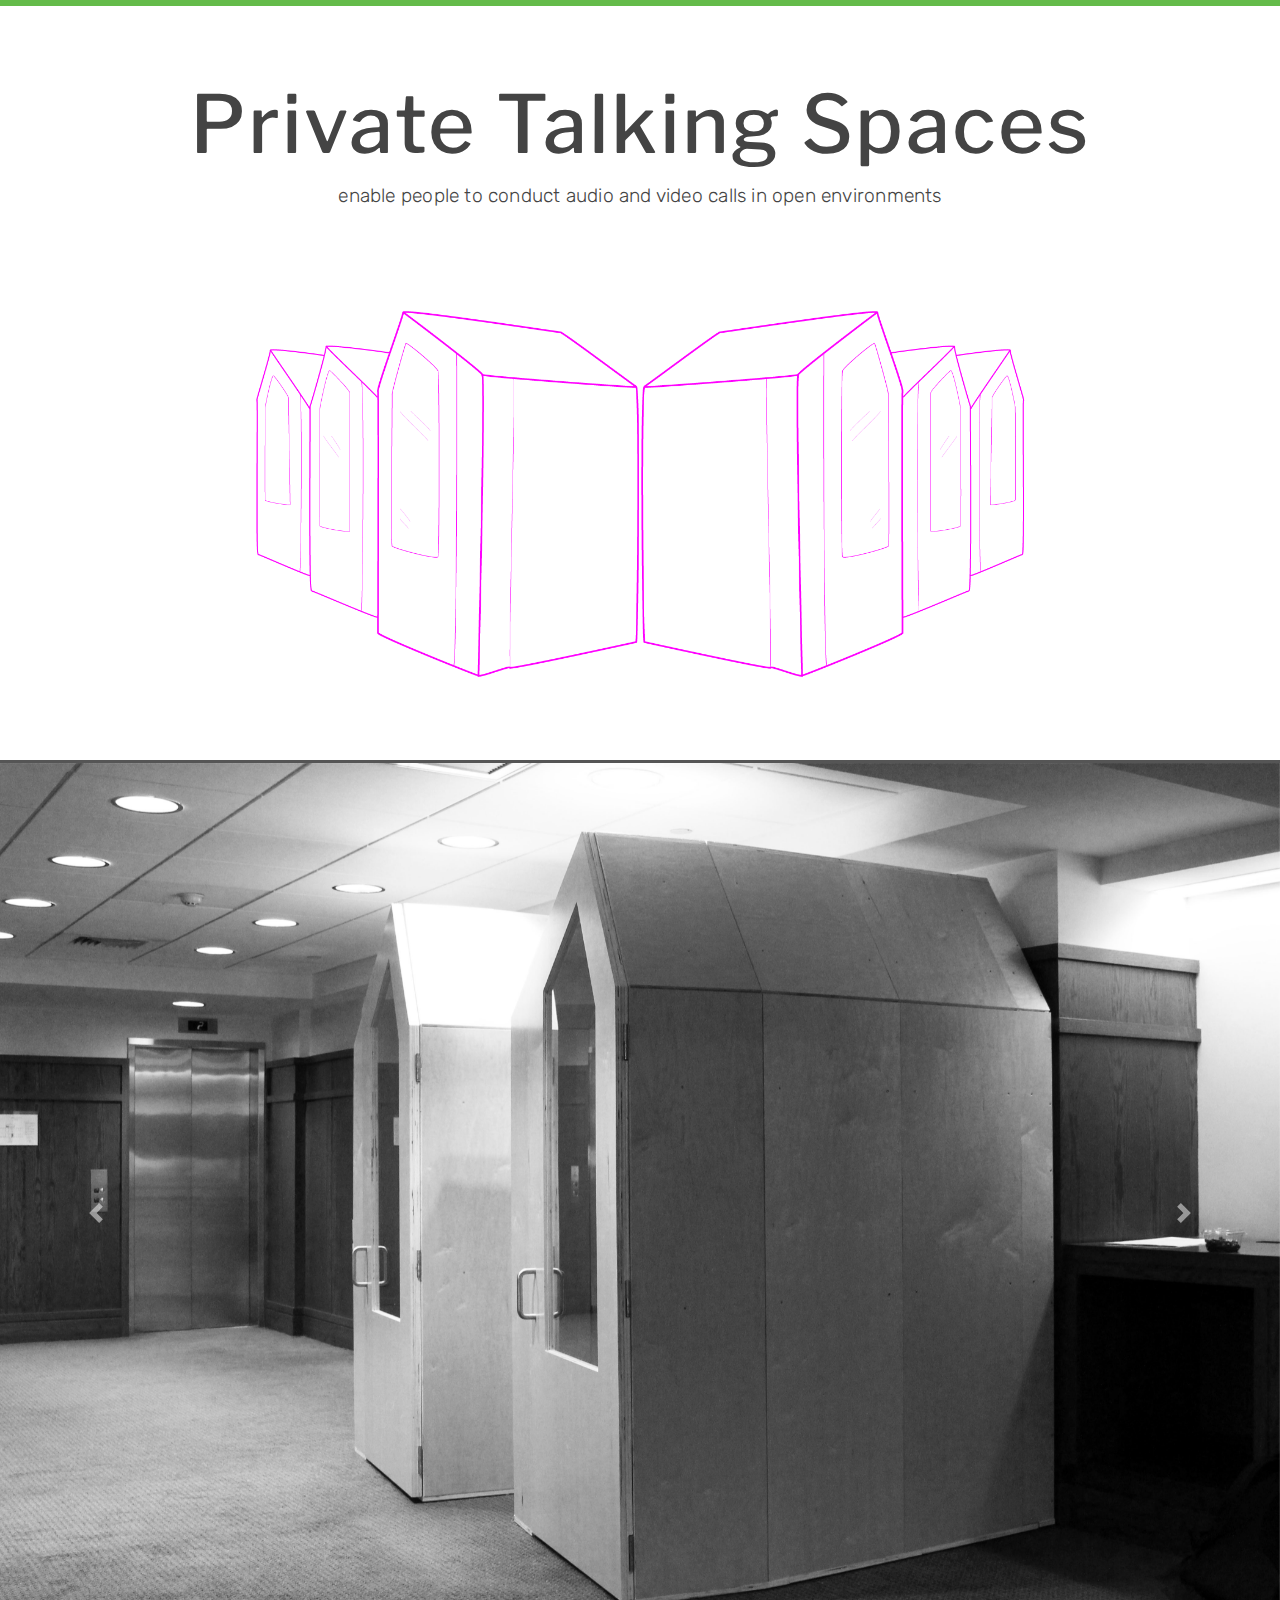
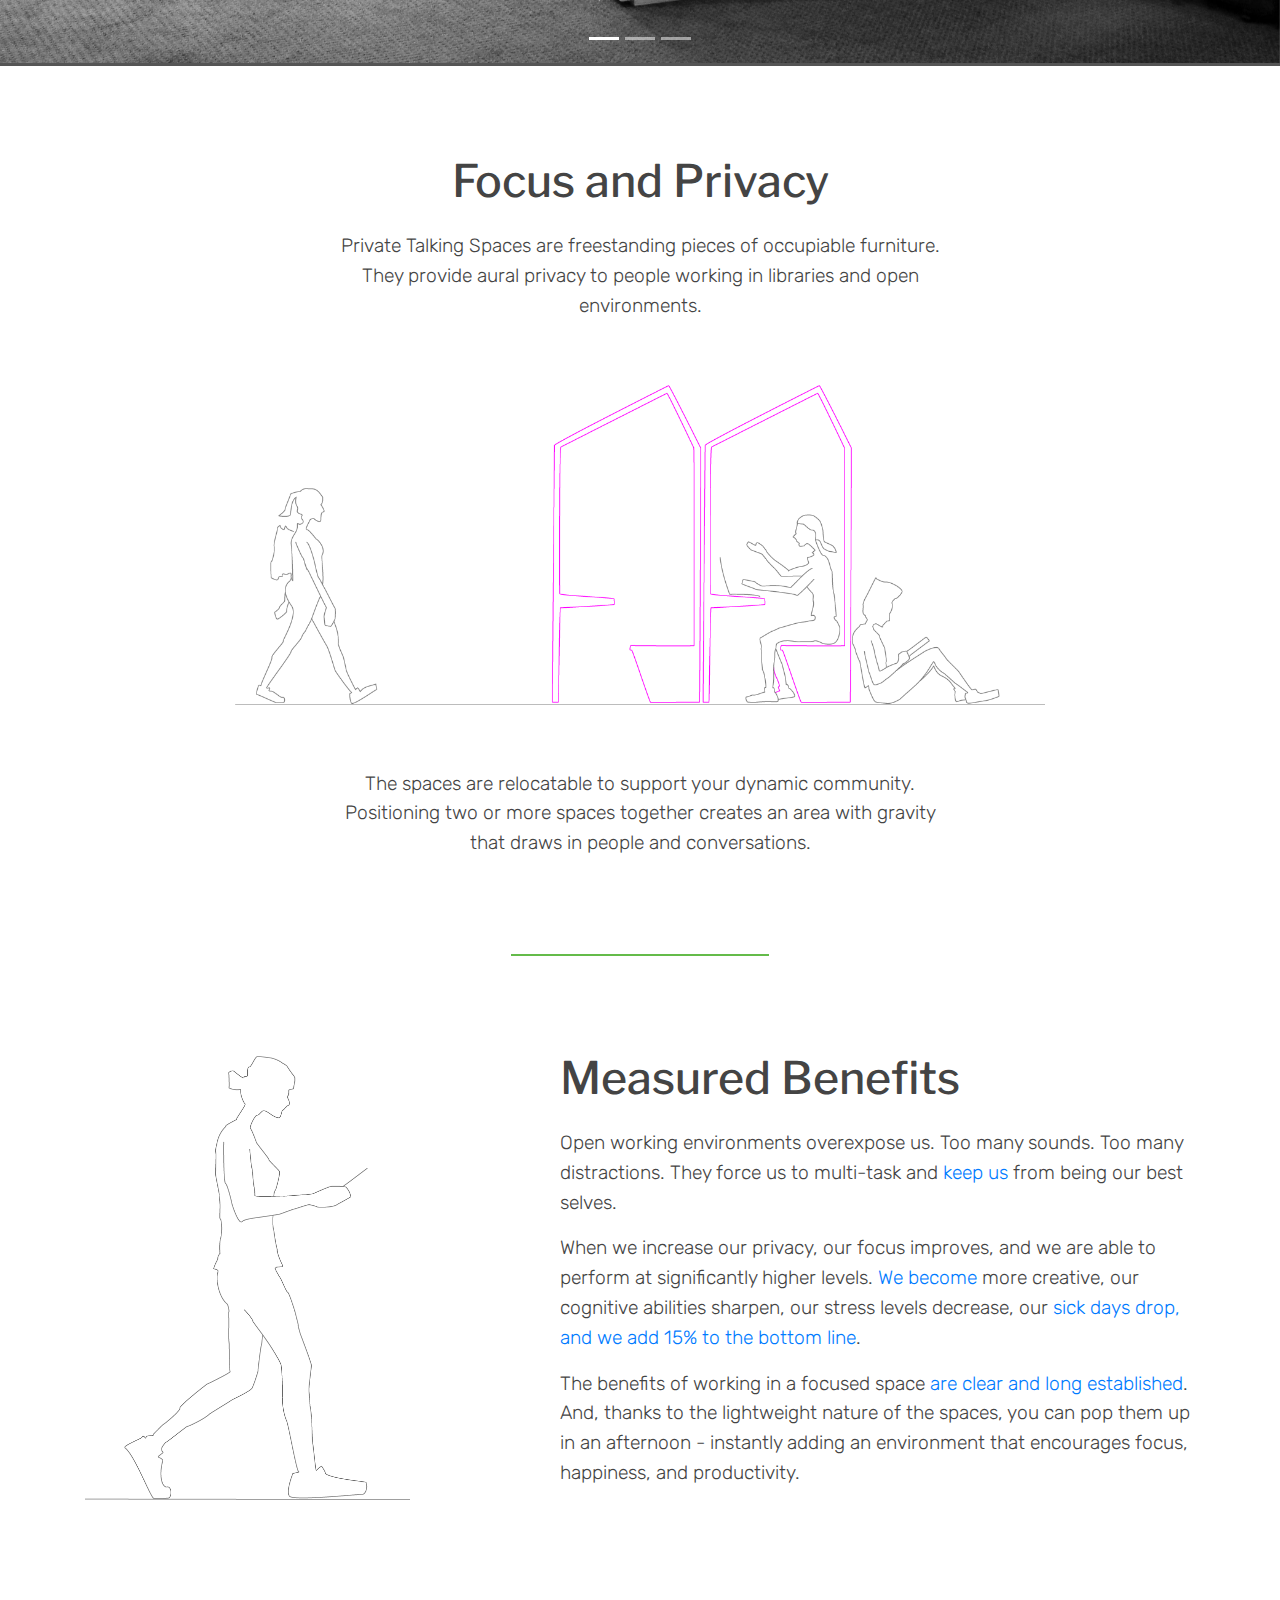
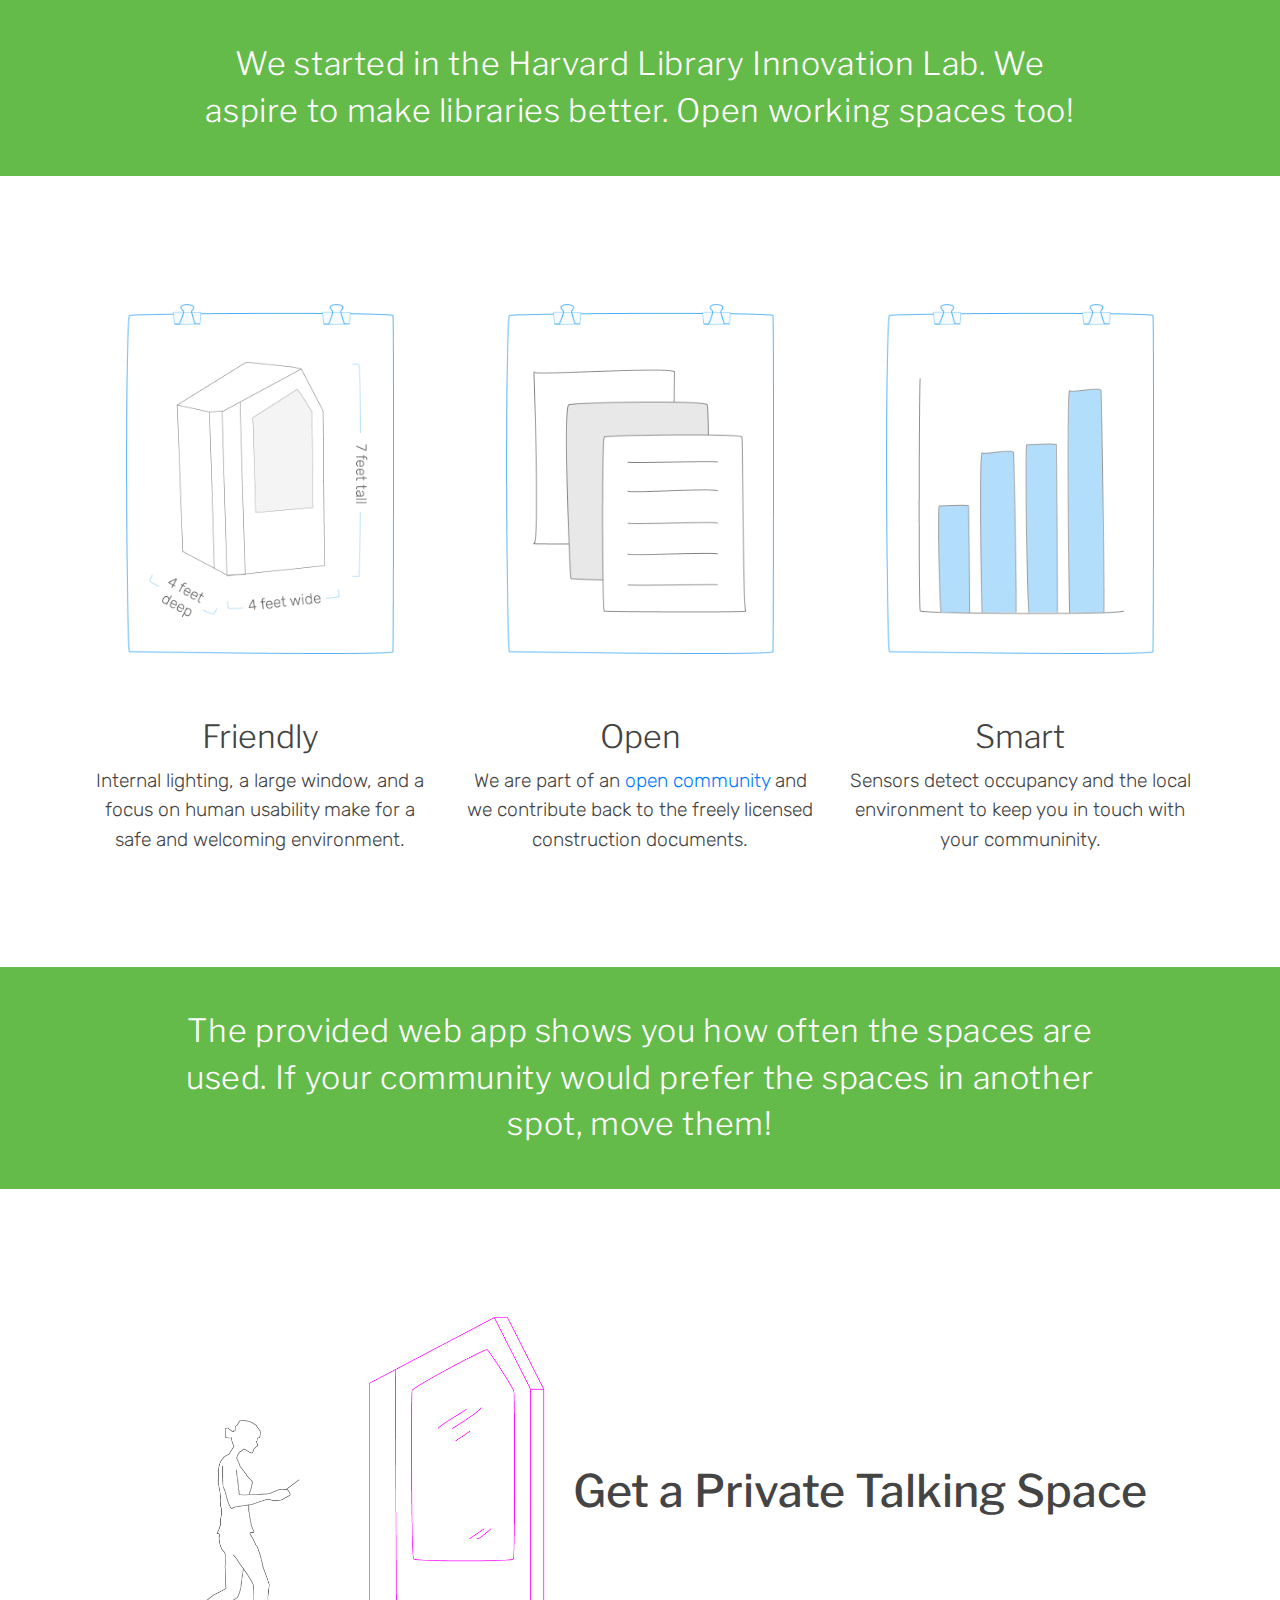
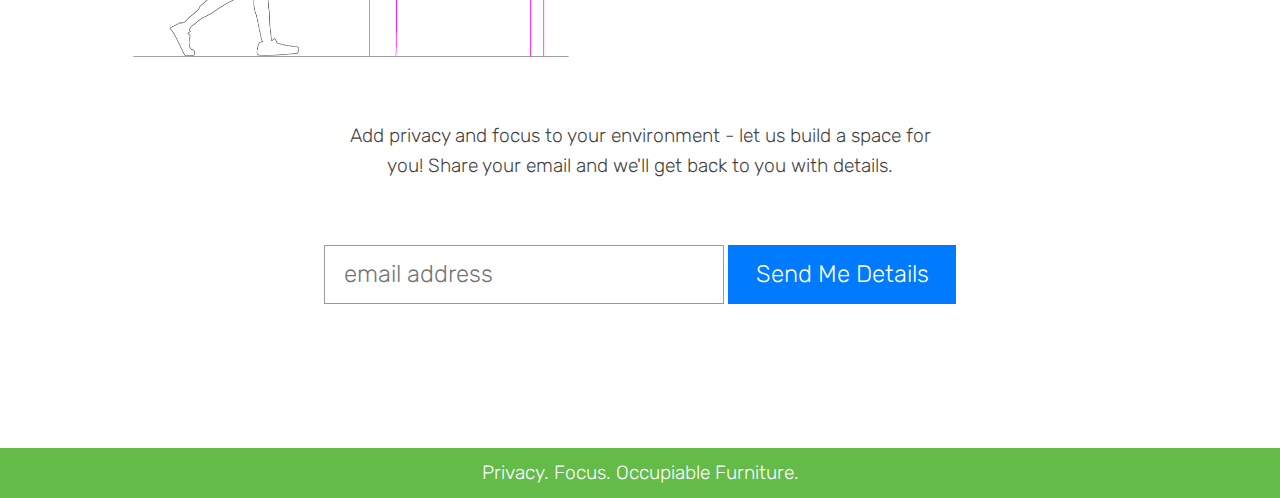
==== commit a045d380: "some tweaks to the favicon, the twitter share card, and the letter spacing/line height" ====
--- a/index.html
+++ b/index.html
@@ -12,23 +12,17 @@
   <link rel="icon" href="favicon.ico">
   <link rel="apple-touch-icon-precomposed" href="img/favicon-152.png">
 
-  <meta property="og:title" content="European Travel Destinations">
-  <meta property="og:description" content="Offering tour packages for individuals or groups.">
-  <meta property="og:image" content="http://euro-travel-example.com/thumbnail.jpg">
-  <meta property="og:url" content="http://euro-travel-example.com/index.htm">
+  <meta property="og:title" content="Private Talking Spaces">
+  <meta property="og:description" content="Private Talking Spaces are freestanding pieces of occupiable furniture. They provide aural privacy to people working in libraries and open environments.">
+  <meta property="og:image" content="https://privatetalking.com/img/share.png">
+  <meta property="og:url" content="https://privatetalking.com">
   <meta name="twitter:card" content="summary_large_image">
 
 
   <!--  Non-Essential, But Recommended -->
 
-  <meta property="og:site_name" content="European Travel, Inc.">
-  <meta name="twitter:image:alt" content="Alt text for image">
-
-
-  <!--  Non-Essential, But Required for Analytics -->
-
-  <meta property="fb:app_id" content="your_app_id" />
-  <meta name="twitter:site" content="@website-username">
+  <meta property="og:site_name" content="Private Talking Spaces">
+  <meta name="twitter:image:alt" content="enabling people to conduct audio and video calls in open environments">
 
   <title>Private Talking Spaces</title>
 
@@ -38,7 +32,6 @@
   <link href="css/bootstrap-reboot.css" rel="stylesheet">
   <link href="css/bootstrap-grid.css" rel="stylesheet">
   <link href="css/bootstrap.css" rel="stylesheet">
-  <link href="css/full-slider.css" rel="stylesheet">
   <link href="css/main.css" rel="stylesheet">
   <link href="css/small.css" rel="stylesheet">
 </head>
--- a/css/main.css
+++ b/css/main.css
@@ -12,7 +12,7 @@
   font-size: 1.2em;
   font-family: 'Rubik', sans-serif;
   font-weight: 300;
-  line-height: 1.7em;
+  line-height: 1.55em;
 }
 
 .header {
@@ -40,6 +40,16 @@
   display: block;
 }
 
+.carousel-item {
+    height: 100vh;
+    min-height: 300px;
+    background-position: no-repeat center center scroll;
+    -moz-background-size: cover;
+    -webkit-background-size: cover;
+    -o-background-size: cover;
+    background-size: cover;
+}
+
 h2 {
   font-size: 2.8em;
   font-family: 'Libre Franklin', sans-serif;
@@ -63,7 +73,7 @@
 
 .focus p, .get p {
   display: block;
-  max-width: 52%;
+  max-width: 600px;
   margin:auto auto;
 }
 
--- a/css/small.css
+++ b/css/small.css
@@ -1,5 +1,4 @@
 @media (max-width: 767px) {
-
   .header {
     margin-top: .2em;
   }
@@ -22,6 +21,10 @@
 
   .header p {
     display: none;
+  }
+
+  .carousel-item {
+      height: 50vh;
   }
 
   .focus p, .get p {
@@ -53,8 +56,9 @@
   .zebra h2 {
     max-width: 100%;
     font-size: 1.5em;
-    margin: .9em 0;
-    line-height: 1.5em;
+    margin: 1em 0;
+    line-height: 1.4em;
+    letter-spacing: .01em;
   }
 
   .features img {
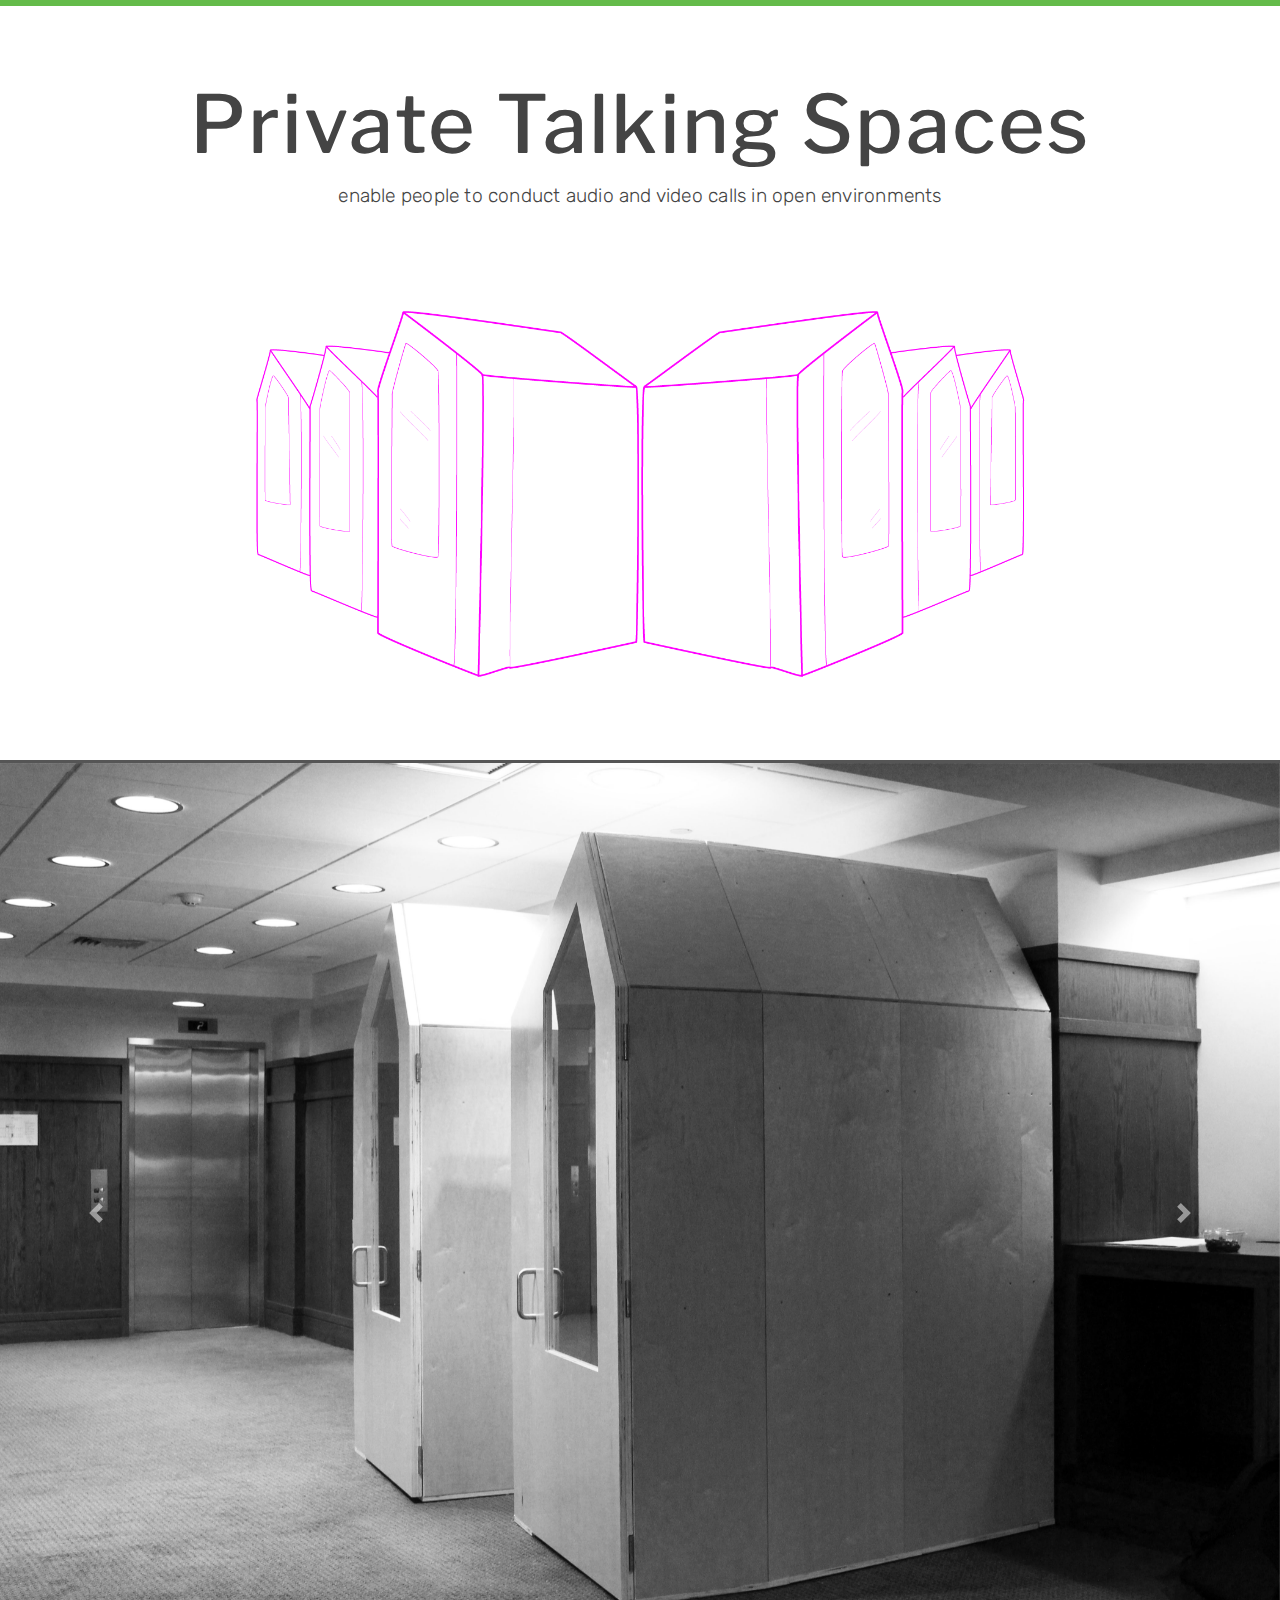
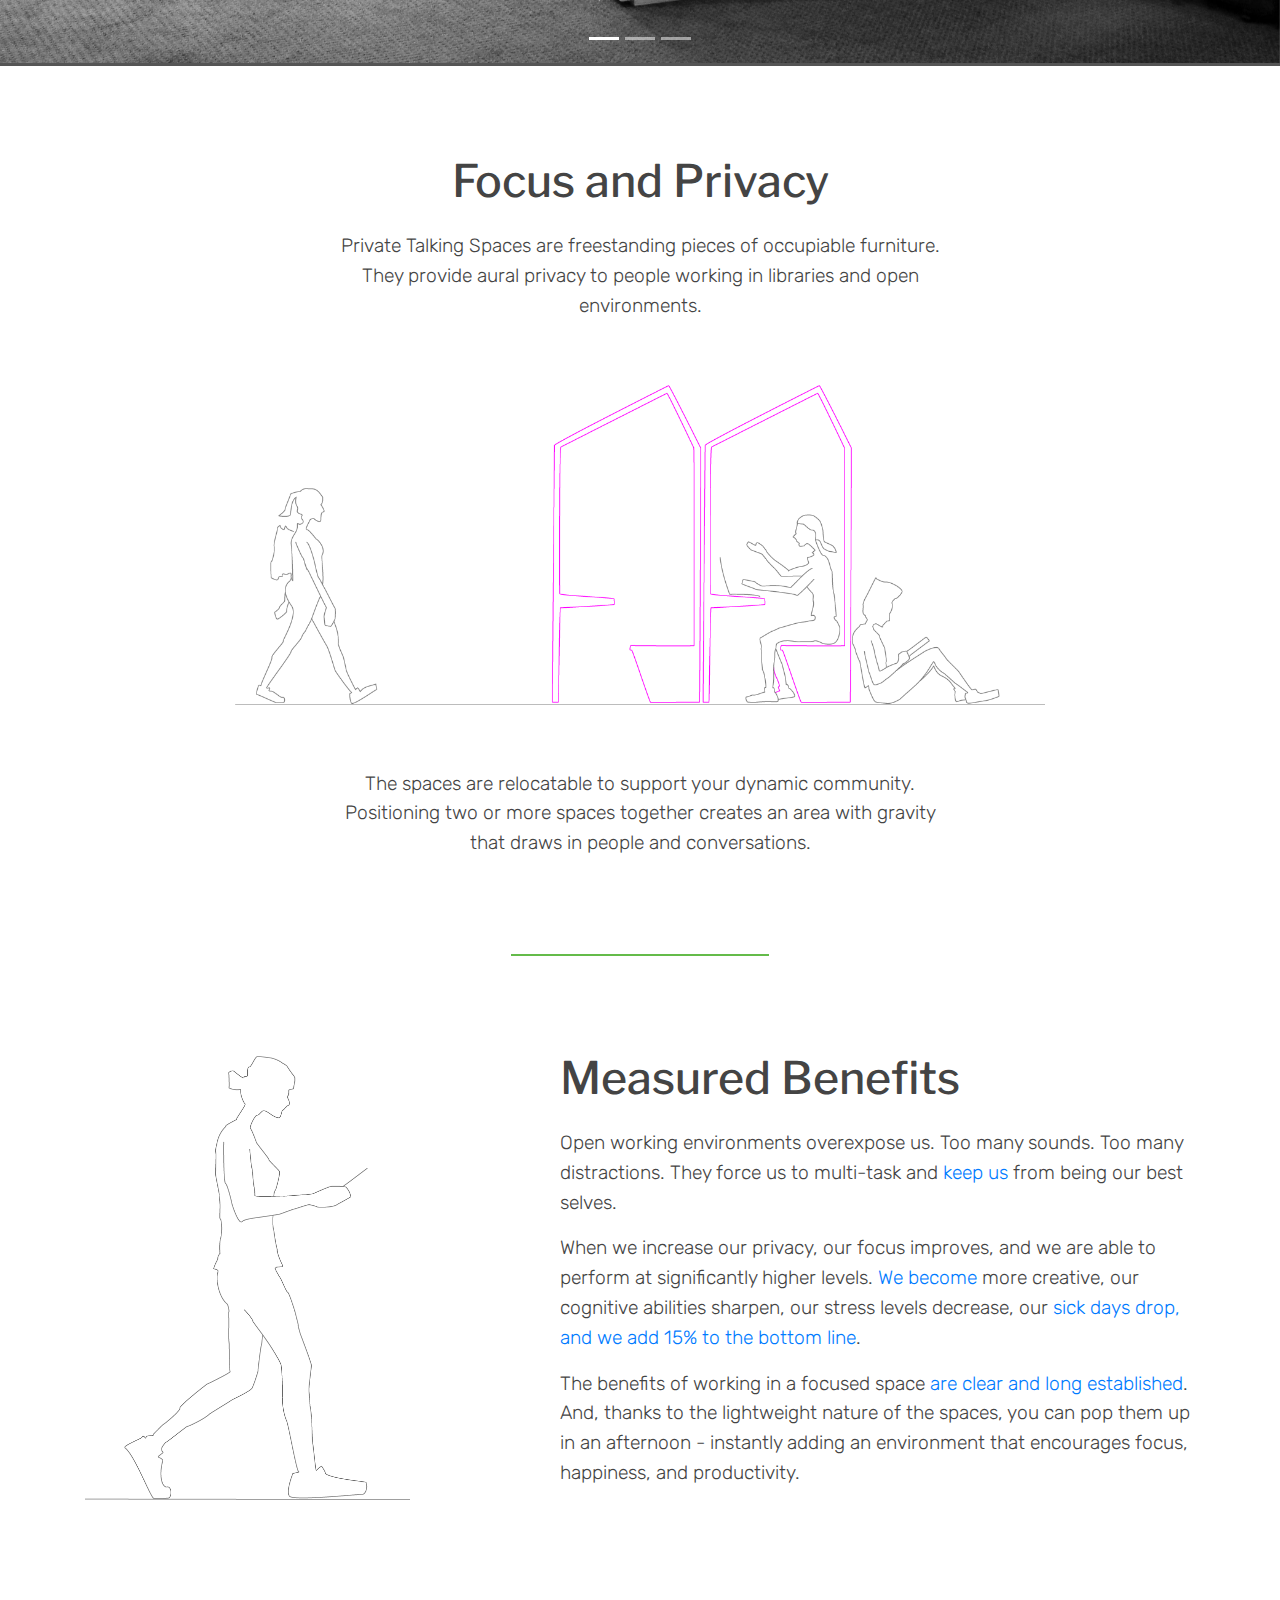
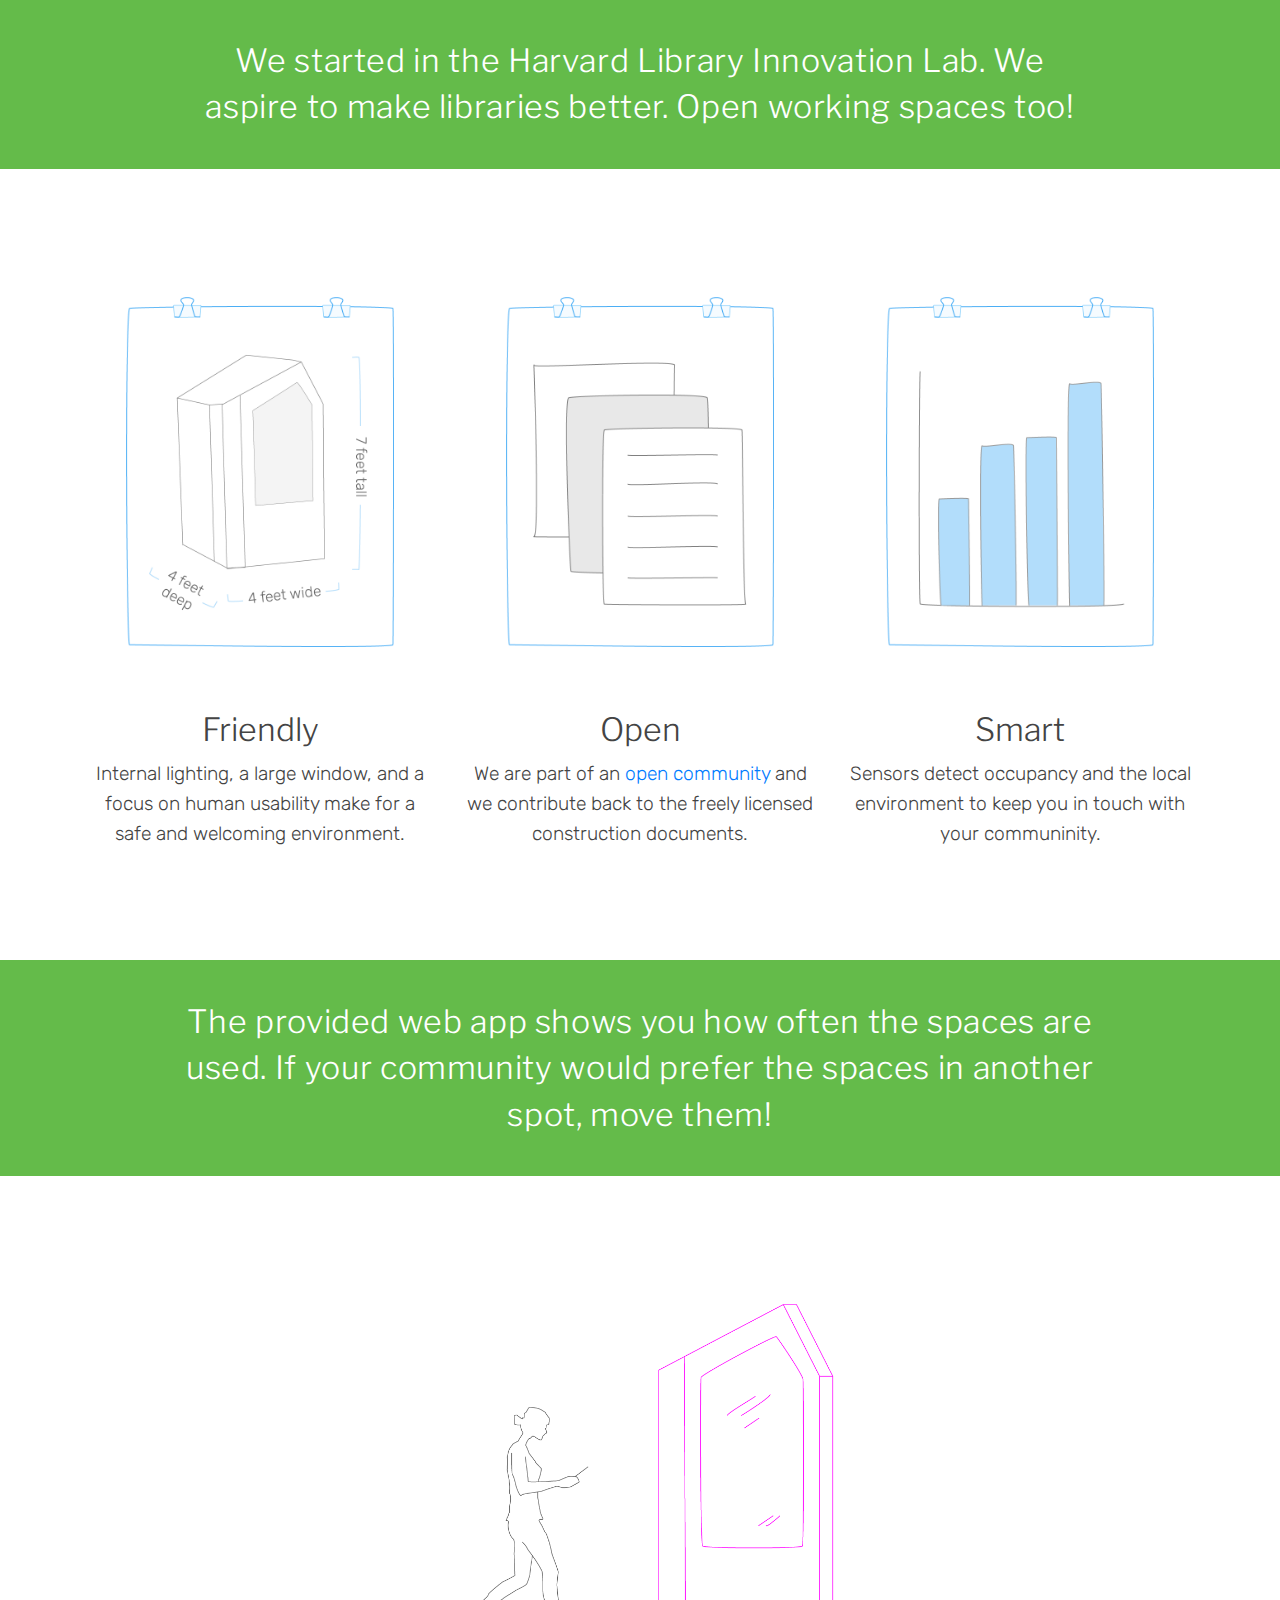
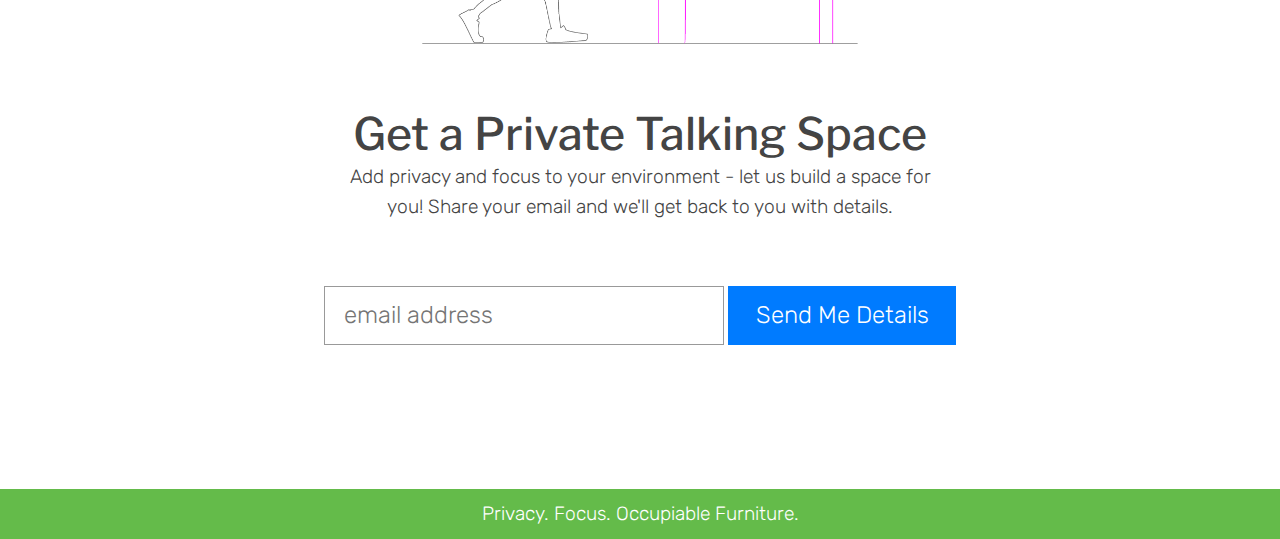
==== commit 755ba8f5: "Spacing fixes for Safari. Mobile refinements." ====
--- a/index.html
+++ b/index.html
@@ -26,7 +26,7 @@
 
   <title>Private Talking Spaces</title>
 
-  <link href="https://fonts.googleapis.com/css?family=Libre+Franklin:500" rel="stylesheet">
+  <link href="https://fonts.googleapis.com/css?family=Libre+Franklin:300,500" rel="stylesheet">
   <link href="https://fonts.googleapis.com/css?family=Rubik:300" rel="stylesheet">
 
   <link href="css/bootstrap-reboot.css" rel="stylesheet">
@@ -40,7 +40,7 @@
   <div class="color-wrapper">
     <div class="container header">
       <div class="row">
-        <div class="col-12 ">
+        <div class="col ">
           <h1>Private Talking Spaces</h1>
           <p>enable people to conduct audio and video calls in open environments</p>
           <img src="img/flank.png" class="img-fluid">
@@ -80,12 +80,12 @@
 
     <div class="container focus">
       <div class="row">
-        <div class="col-12">
+        <div class="col">
           <h2>Focus and Privacy</h2>
         </div>
       </div> <!-- /row -->
       <div class="row">
-        <div class="col-12">
+        <div class="col">
           <p>
             Private Talking Spaces are freestanding pieces of occupiable furniture. They provide aural privacy to people working in libraries and open environments.
           </p>
@@ -122,7 +122,7 @@
     <div class="fluid-container zebra">
       <div class="container">
         <div class="row">
-          <div class="col-12">
+          <div class="col">
             <h2 class="text-break">We started in the Harvard Library Innovation Lab. We aspire to make libraries better. Open working spaces too!</h2>
           </div>
         </div> <!-- /row -->
@@ -131,22 +131,22 @@
 
       <div class="container">
       <div class="row features">
-        <div class="col-md-4">
-          <img src="img/hanging-dimensions.png" class="img-fluid">
+        <div class="col-md">
+          <img src="img/hanging-dimensions.png" class="img-fluid top-img">
           <h2>Friendly</h2>
           <p>
             Internal lighting, a large window, and a focus on human usability make for a safe and welcoming environment.
           </p>
         </div>
 
-        <div class="col-md-4">
+        <div class="col-md">
           <img src="img/hanging-docs.png" class="img-fluid">
           <h2>Open</h2>
           <p>
             We are part of an <a href="open.html" target="_blank">open community</a> and we contribute back to the freely licensed construction documents.
           </p>
         </div>
-        <div class="col-md-4">
+        <div class="col-md">
           <img src="img/hanging-chart.png" class="img-fluid">
           <h2>Smart</h2>
           <p>
@@ -159,7 +159,7 @@
     <div class="fluid-container zebra">
       <div class="container">
         <div class="row">
-          <div class="col-12">
+          <div class="col">
             <h2 class="text-break">The provided web app shows you how often the spaces are used. If your community would prefer the spaces in another spot, move them!</h2>
           </div>
         </div> <!-- /row -->
@@ -168,8 +168,12 @@
 
     <div class="container get">
       <div class="row">
-        <div class="col-12">
+        <div class="col">
           <img src="img/walking-booth.png" class="img-fluid">
+        </div>
+      </div> <!-- /row -->
+      <div class="row">
+        <div class="col">
           <h2 class="not-small">Get a Private Talking Space</h2>
           <h2 class="small">Get a Space</h2>
           <p>
--- a/css/main.css
+++ b/css/main.css
@@ -102,7 +102,7 @@
   text-align: center;
   display: inline-block;
   font-size: 2em;
-  margin: 1.3em 0;
+  margin: 1.2em 0;
   line-height: 1.45em;
   font-weight: 300;
   letter-spacing: .02em;
--- a/css/small.css
+++ b/css/small.css
@@ -15,7 +15,7 @@
 
   .header img {
     max-width: 100%;
-    padding: 3em 0;
+    padding: 3em 0 4em 0;
 
   }
 
@@ -62,11 +62,11 @@
   }
 
   .features img {
-    margin: 3em auto -2em auto;
+    margin: 4em auto -2em auto;
     display: block;
   }
 
-  .features img:first {
+  .features .top-img {
     margin-top: 2em;
   }
 
